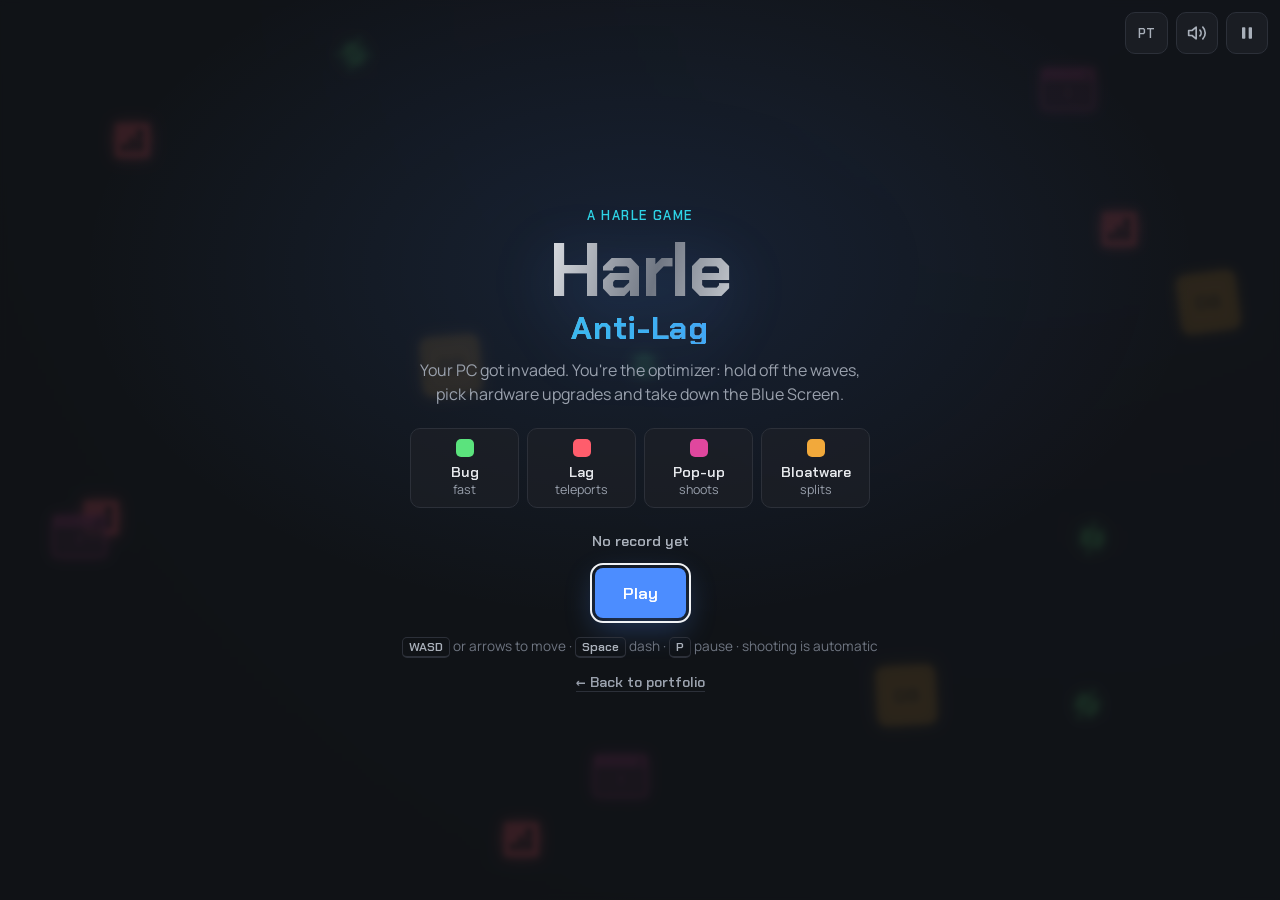
==== jogo/index.html @ 5c77a9b5 "Adiciona o jogo Harle: Anti-Lag Jogo de navegador jogável direto no site (jogo/), no PC e no celular" ====
<!doctype html>
<html lang="pt-BR" data-lang="pt">
<head>
<meta charset="utf-8">
<meta name="viewport" content="width=device-width, initial-scale=1, viewport-fit=cover">
<title>Harle: Anti-Lag</title>
<meta name="description" content="Jogo de navegador do Harle: proteja o PC contra lag, bugs, bloatware e pop-ups. Joga no PC e no celular.">
<meta name="theme-color" content="#16181d">
<link rel="icon" href="data:image/svg+xml,%3Csvg xmlns='http://www.w3.org/2000/svg' viewBox='0 0 64 64'%3E%3Cpath d='M32 3 57 17.5v29L32 61 7 46.5v-29z' fill='%2316181d' stroke='%23a9b0ba' stroke-width='4'/%3E%3Cpath d='M23 19v26M41 19v26M23 32h18' stroke='%232fd4e6' stroke-width='6' stroke-linecap='round'/%3E%3C/svg%3E">
<link rel="preconnect" href="https://fonts.googleapis.com">
<link rel="preconnect" href="https://fonts.gstatic.com" crossorigin>
<link href="https://fonts.googleapis.com/css2?family=Chakra+Petch:wght@500;600;700&family=Manrope:wght@400;500;600&display=swap" rel="stylesheet">
<style>
:root{
  --bg:#16181d; --bg-raised:#1d2027; --line:#2c3039; --text:#e6e8ec; --muted:#9aa1ad;
  --silver-1:#f1f3f6; --silver-2:#a9b0ba; --silver-3:#6f7682;
  --blue:#4c8dff; --cyan:#2fd4e6; --magenta:#e0479e; --amber:#f2a93b; --violet:#8b7bff; --green:#5be37d; --red:#ff5d6c;
  --silver:linear-gradient(105deg,var(--silver-2) 0%,var(--silver-1) 28%,var(--silver-3) 52%,var(--silver-1) 74%,var(--silver-2) 100%);
  --display:"Chakra Petch",system-ui,sans-serif; --body:"Manrope",system-ui,sans-serif;
}
*{box-sizing:border-box;margin:0}
html,body{height:100%;overflow:hidden;background:var(--bg);color:var(--text);font:400 1rem/1.5 var(--body);
  -webkit-user-select:none;user-select:none;-webkit-tap-highlight-color:transparent}
html[data-lang="pt"] .en, html[data-lang="en"] .pt{display:none}
canvas{position:fixed;inset:0;width:100vw;height:100vh;height:100dvh;display:block;touch-action:none}
button{font:inherit;color:inherit}
:focus-visible{outline:2px solid var(--blue);outline-offset:3px}

/* barra de cima */
.bar{position:fixed;top:0;right:0;display:flex;gap:8px;padding:max(12px,env(safe-area-inset-top)) max(12px,env(safe-area-inset-right)) 0 0;z-index:5}
.icon{all:unset;cursor:pointer;width:40px;height:40px;display:grid;place-items:center;border-radius:10px;
  background:rgba(29,32,39,.82);border:1px solid var(--line);color:var(--silver-2)}
.icon:hover{color:var(--text);border-color:var(--silver-3)}
.icon:focus-visible{outline:2px solid var(--blue)}
.icon svg{width:20px;height:20px}
.icon.lang{width:auto;padding:0 12px;font:600 .8rem var(--display)}

/* telas por cima do jogo */
.screen{position:fixed;inset:0;display:grid;place-items:center;padding:24px 16px;z-index:4;
  background:radial-gradient(800px 500px at 50% 30%,rgba(76,141,255,.12),transparent 70%),rgba(16,18,22,.84);
  backdrop-filter:blur(3px);-webkit-backdrop-filter:blur(3px);overflow-y:auto}
.screen[hidden]{display:none}
.card{width:min(560px,100%);text-align:center}
.eyebrow{font:600 .8rem var(--display);letter-spacing:.12em;text-transform:uppercase;color:var(--cyan)}
.title{font:700 clamp(2.8rem,11vw,4.8rem)/.95 var(--display);letter-spacing:-.03em;margin:10px 0 14px;
  background:var(--silver);-webkit-background-clip:text;background-clip:text;color:transparent;
  filter:drop-shadow(0 12px 30px rgba(76,141,255,.22))}
.title small{display:block;font-size:.42em;letter-spacing:.02em;margin-top:6px;
  background:linear-gradient(90deg,var(--cyan),var(--blue));-webkit-background-clip:text;background-clip:text}
.desc{color:var(--muted);max-width:44ch;margin:0 auto 22px}
.foes{display:grid;grid-template-columns:repeat(4,1fr);gap:8px;margin:0 auto 24px;max-width:460px}
.foe{border:1px solid var(--line);border-radius:10px;padding:10px 4px 8px;background:rgba(29,32,39,.7);font-size:.78rem;color:var(--muted)}
.foe b{display:block;font:600 .9rem var(--display);color:var(--text)}
.foe i{display:block;width:18px;height:18px;margin:0 auto 6px;border-radius:5px}
.btn{all:unset;cursor:pointer;display:inline-flex;align-items:center;justify-content:center;gap:8px;font:600 1.05rem var(--display);
  padding:14px 28px;border-radius:8px;background:var(--blue);color:#fff;box-shadow:0 10px 30px rgba(76,141,255,.3)}
.btn:hover{background:#3d7ef0}
.btn:focus-visible{outline:2px solid var(--silver-1);outline-offset:3px}
.btn.ghost{background:transparent;border:1px solid var(--line);color:var(--text);box-shadow:none}
.btn.ghost:hover{border-color:var(--silver-3)}
.row{display:flex;flex-wrap:wrap;gap:10px;justify-content:center}
.hint{margin-top:18px;font-size:.85rem;color:var(--silver-3)}
.hint kbd{font:600 .78rem var(--display);border:1px solid var(--line);border-bottom-width:2px;border-radius:5px;padding:1px 6px;color:var(--silver-2)}
.back{display:inline-block;margin-top:16px;font:600 .88rem var(--display);color:var(--muted);text-decoration:none;border-bottom:1px solid var(--line)}
.back:hover{color:var(--text)}
.record{font:600 .9rem var(--display);color:var(--silver-2);margin-bottom:18px}

/* melhorias */
.ups{display:grid;grid-template-columns:repeat(3,1fr);gap:12px;margin:22px 0 6px}
.up{all:unset;cursor:pointer;text-align:left;border:1px solid var(--line);border-radius:12px;padding:16px 14px;
  background:linear-gradient(180deg,#1f232b,#191c22);position:relative;overflow:hidden;transition:transform .15s,border-color .15s}
.up::before{content:"";position:absolute;inset:0 0 auto 0;height:3px;background:var(--c,var(--cyan))}
.up:hover,.up:focus-visible{border-color:var(--c,var(--cyan));transform:translateY(-3px)}
.up .k{font:600 .72rem var(--display);color:var(--silver-3);letter-spacing:.06em}
.up b{display:block;font:700 1.15rem/1.15 var(--display);margin:6px 0 6px;color:var(--c,var(--cyan))}
.up span{font-size:.86rem;color:var(--muted)}
.up .lv{position:absolute;top:12px;right:12px;font:600 .72rem var(--display);color:var(--silver-3)}
@media (max-width:620px){.ups{grid-template-columns:1fr}.up{padding:13px 14px}}
.stats{display:grid;grid-template-columns:repeat(3,1fr);gap:10px;margin:18px 0 24px}
.stats div{border:1px solid var(--line);border-radius:10px;padding:12px 6px;background:rgba(29,32,39,.7)}
.stats b{display:block;font:700 1.5rem var(--display)}
.stats span{font-size:.8rem;color:var(--muted)}
.new{color:var(--amber);font:700 .95rem var(--display);margin-bottom:6px}

/* botão de dash no celular */
.dash{position:fixed;right:max(22px,env(safe-area-inset-right));bottom:max(26px,env(safe-area-inset-bottom));z-index:3;
  width:76px;height:76px;border-radius:50%;border:1px solid rgba(47,212,230,.5);background:rgba(29,32,39,.7);
  font:700 .8rem var(--display);color:var(--cyan);display:none;place-items:center;touch-action:none}
.dash.on{display:grid}
.dash.cd{opacity:.4}
.toast{position:fixed;left:50%;top:22%;transform:translateX(-50%);font:700 clamp(1.6rem,6vw,2.6rem) var(--display);
  pointer-events:none;z-index:3;text-align:center;text-shadow:0 4px 24px rgba(0,0,0,.6);opacity:0;transition:opacity .3s}
.toast.show{opacity:1}
.toast small{display:block;font:500 .9rem var(--body);color:var(--muted);margin-top:4px}
</style>
</head>
<body>

<canvas id="c" aria-label="Harle: Anti-Lag"></canvas>

<div class="bar">
  <button class="icon lang" id="bLang" type="button" aria-label="Idioma / Language">EN</button>
  <button class="icon" id="bSom" type="button" aria-label="Som">
    <svg viewBox="0 0 24 24" fill="none" stroke="currentColor" stroke-width="2" stroke-linecap="round" stroke-linejoin="round"><path d="M11 5 6 9H2v6h4l5 4z"/><path class="onda" d="M15.5 8.5a5 5 0 0 1 0 7M19 5a10 10 0 0 1 0 14"/><path class="mudo" d="m22 9-6 6M16 9l6 6" style="display:none"/></svg>
  </button>
  <button class="icon" id="bPausa" type="button" aria-label="Pausar">
    <svg viewBox="0 0 24 24" fill="currentColor"><rect x="6" y="5" width="4" height="14" rx="1"/><rect x="14" y="5" width="4" height="14" rx="1"/></svg>
  </button>
</div>

<button class="dash" id="bDash" type="button">DASH</button>
<div class="toast" id="toast"></div>

<!-- MENU -->
<div class="screen" id="sMenu">
  <div class="card">
    <div class="eyebrow"><span class="pt">Um jogo do Harle</span><span class="en">A Harle game</span></div>
    <h1 class="title">Harle<small>Anti-Lag</small></h1>
    <p class="desc">
      <span class="pt">Seu PC foi invadido. Você é o otimizador: segure as ondas de inimigos, escolha melhorias de hardware e derrube a Tela Azul.</span>
      <span class="en">Your PC got invaded. You're the optimizer: hold off the waves, pick hardware upgrades and take down the Blue Screen.</span>
    </p>
    <div class="foes" aria-hidden="true">
      <div class="foe"><i style="background:var(--green)"></i><b>Bug</b><span class="pt">rápido</span><span class="en">fast</span></div>
      <div class="foe"><i style="background:var(--red)"></i><b>Lag</b><span class="pt">teleporta</span><span class="en">teleports</span></div>
      <div class="foe"><i style="background:var(--magenta)"></i><b>Pop-up</b><span class="pt">atira</span><span class="en">shoots</span></div>
      <div class="foe"><i style="background:var(--amber)"></i><b>Bloatware</b><span class="pt">se divide</span><span class="en">splits</span></div>
    </div>
    <div class="record" id="recMenu"></div>
    <div class="row"><button class="btn" id="bJogar" type="button"><span class="pt">Jogar</span><span class="en">Play</span></button></div>
    <p class="hint" id="hintPc">
      <span class="pt"><kbd>WASD</kbd> ou setas para andar · <kbd>Espaço</kbd> dash · <kbd>P</kbd> pausa · o tiro é automático</span>
      <span class="en"><kbd>WASD</kbd> or arrows to move · <kbd>Space</kbd> dash · <kbd>P</kbd> pause · shooting is automatic</span>
    </p>
    <p class="hint" id="hintTouch" hidden>
      <span class="pt">Arraste o dedo em qualquer lugar para andar. O tiro é automático.</span>
      <span class="en">Drag anywhere to move. Shooting is automatic.</span>
    </p>
    <a class="back" href="../"><span class="pt">← Voltar ao portfólio</span><span class="en">← Back to portfolio</span></a>
  </div>
</div>

<!-- MELHORIA -->
<div class="screen" id="sUp" hidden>
  <div class="card" style="width:min(760px,100%)">
    <div class="eyebrow" id="upTitulo"></div>
    <h2 class="title" style="font-size:clamp(2rem,7vw,3rem)"><span class="pt">Escolha uma melhoria</span><span class="en">Pick an upgrade</span></h2>
    <div class="ups" id="ups"></div>
    <p class="hint" id="hintTeclas"><span class="pt">Teclas <kbd>1</kbd> <kbd>2</kbd> <kbd>3</kbd> também funcionam</span><span class="en">Keys <kbd>1</kbd> <kbd>2</kbd> <kbd>3</kbd> work too</span></p>
  </div>
</div>

<!-- PAUSA -->
<div class="screen" id="sPausa" hidden>
  <div class="card">
    <h2 class="title" style="font-size:clamp(2.4rem,9vw,3.6rem)"><span class="pt">Pausado</span><span class="en">Paused</span></h2>
    <div class="row" style="margin-top:20px">
      <button class="btn" id="bVoltar" type="button"><span class="pt">Continuar</span><span class="en">Resume</span></button>
      <button class="btn ghost" id="bSair" type="button"><span class="pt">Menu</span><span class="en">Menu</span></button>
    </div>
  </div>
</div>

<!-- FIM -->
<div class="screen" id="sFim" hidden>
  <div class="card">
    <div class="eyebrow" style="color:var(--red)"><span class="pt">Sistema travou</span><span class="en">System crashed</span></div>
    <h2 class="title" style="font-size:clamp(2.6rem,10vw,4rem)">Game Over</h2>
    <div class="new" id="novoRec" hidden><span class="pt">Novo recorde!</span><span class="en">New record!</span></div>
    <div class="stats">
      <div><b id="fPts">0</b><span class="pt">pontos</span><span class="en">points</span></div>
      <div><b id="fOnda">0</b><span class="pt">onda</span><span class="en">wave</span></div>
      <div><b id="fAbates">0</b><span class="pt">abates</span><span class="en">kills</span></div>
    </div>
    <div class="record" id="recFim"></div>
    <div class="row">
      <button class="btn" id="bDeNovo" type="button"><span class="pt">Jogar de novo</span><span class="en">Play again</span></button>
      <button class="btn ghost" id="bMenu" type="button">Menu</button>
    </div>
    <a class="back" href="../"><span class="pt">← Voltar ao portfólio</span><span class="en">← Back to portfolio</span></a>
  </div>
</div>

<script>
(function(){
"use strict";

/* ================= idioma ================= */
const root=document.documentElement;
let lang='pt';
try{lang=localStorage.getItem('harle-lang')||((navigator.language||'pt').toLowerCase().startsWith('pt')?'pt':'en')}catch(e){}
const T={
  pt:{wave:'Onda',boss:'Tela Azul',bossSub:'Chefão chegando!',clear:'Onda limpa!',score:'Pontos',rec:'Recorde',recNone:'Ainda sem recorde',
      upAfter:n=>'Onda '+n+' concluída',lv:'nível',heal:'+1 de vida',paused:'Pausado',sound:'Som',pause:'Pausar'},
  en:{wave:'Wave',boss:'Blue Screen',bossSub:'Boss incoming!',clear:'Wave cleared!',score:'Score',rec:'Record',recNone:'No record yet',
      upAfter:n=>'Wave '+n+' cleared',lv:'level',heal:'+1 health',paused:'Paused',sound:'Sound',pause:'Pause'}
};
const t=k=>T[lang][k];
function setLang(l){
  lang=l;root.dataset.lang=l;root.lang=l==='pt'?'pt-BR':'en';
  $('bLang').textContent=l==='pt'?'EN':'PT';
  $('bSom').setAttribute('aria-label',t('sound'));$('bPausa').setAttribute('aria-label',t('pause'));
  try{localStorage.setItem('harle-lang',l)}catch(e){}
  mostrarRecorde();
  if(!$('sUp').hidden) montarMelhorias(ofertas);
}
function $(id){return document.getElementById(id)}

/* ================= recorde ================= */
let recorde=0;
try{recorde=parseInt(localStorage.getItem('harle-antilag-recorde'),10)||0}catch(e){}
function mostrarRecorde(){
  const txt=recorde>0?t('rec')+': '+recorde.toLocaleString(lang==='pt'?'pt-BR':'en-US'):t('recNone');
  $('recMenu').textContent=txt;$('recFim').textContent=txt;
}

/* ================= som (gerado na hora, sem arquivos) ================= */
let audio=null,mudo=false;
try{mudo=localStorage.getItem('harle-antilag-mudo')==='1'}catch(e){}
function somIcone(){document.querySelector('#bSom .onda').style.display=mudo?'none':'';document.querySelector('#bSom .mudo').style.display=mudo?'':'none'}
function bip(freq,dur,tipo,vol,desliza){
  if(mudo) return;
  try{
    if(!audio) audio=new (window.AudioContext||window.webkitAudioContext)();
    if(audio.state==='suspended') audio.resume();
    const o=audio.createOscillator(),g=audio.createGain(),agora=audio.currentTime;
    o.type=tipo||'square';o.frequency.setValueAtTime(freq,agora);
    if(desliza) o.frequency.exponentialRampToValueAtTime(Math.max(30,freq*desliza),agora+dur);
    g.gain.setValueAtTime((vol||.05),agora);g.gain.exponentialRampToValueAtTime(.0001,agora+dur);
    o.connect(g).connect(audio.destination);o.start(agora);o.stop(agora+dur);
  }catch(e){}
}
const som={
  tiro:()=>bip(880,.05,'square',.012,.6),
  acerto:()=>bip(220,.05,'triangle',.03,.7),
  morte:()=>bip(320,.16,'sawtooth',.035,.25),
  dano:()=>{bip(140,.25,'sawtooth',.07,.4)},
  dash:()=>bip(500,.12,'sine',.05,2),
  onda:()=>{bip(523,.1,'triangle',.05);setTimeout(()=>bip(784,.16,'triangle',.05),90)},
  up:()=>{bip(660,.08,'triangle',.05);setTimeout(()=>bip(990,.14,'triangle',.05),70)},
  chefe:()=>{bip(110,.6,'sawtooth',.06,.5)},
  fim:()=>{bip(300,.5,'sawtooth',.06,.2)},
  cura:()=>bip(700,.18,'sine',.05,1.6)
};

/* ================= tela ================= */
const cv=$('c'),ctx=cv.getContext('2d');
let W=0,H=0,K=1,DPR=1;
function redimensionar(){
  DPR=Math.min(window.devicePixelRatio||1,2);
  W=window.innerWidth;H=window.innerHeight;
  cv.width=Math.round(W*DPR);cv.height=Math.round(H*DPR);
  ctx.setTransform(DPR,0,0,DPR,0,0);
  K=Math.max(.62,Math.min(1.15,Math.min(W,H)/720));   // escala dos objetos (celular x monitor)
}
window.addEventListener('resize',redimensionar);redimensionar();
const reduzMovimento=window.matchMedia('(prefers-reduced-motion: reduce)').matches;

/* ================= controles ================= */
const teclas={};
let toque=null;            // joystick: {id,x0,y0,x,y}
let ehToque=false;
window.addEventListener('keydown',e=>{
  const k=e.key.toLowerCase();teclas[k]=true;
  if([' ','arrowup','arrowdown','arrowleft','arrowright'].includes(k)) e.preventDefault();
  if(estado==='jogo'&&k===' ') pedirDash=true;
  if((k==='p'||k==='escape')&&(estado==='jogo')) pausar();
  else if((k==='p'||k==='escape')&&estado==='pausa') continuar();
  if(estado==='melhoria'&&['1','2','3'].includes(k)){const b=$('ups').children[+k-1];if(b) b.click()}
  if(k==='m') alternarSom();
});
window.addEventListener('keyup',e=>{teclas[e.key.toLowerCase()]=false});
cv.addEventListener('pointerdown',e=>{
  if(e.pointerType!=='mouse'){ehToque=true;$('bDash').classList.add('on')}
  if(toque) return;
  toque={id:e.pointerId,x0:e.clientX,y0:e.clientY,x:e.clientX,y:e.clientY};
  try{cv.setPointerCapture(e.pointerId)}catch(_){}
});
cv.addEventListener('pointermove',e=>{if(toque&&toque.id===e.pointerId){toque.x=e.clientX;toque.y=e.clientY}});
function soltar(e){if(toque&&toque.id===e.pointerId) toque=null}
cv.addEventListener('pointerup',soltar);cv.addEventListener('pointercancel',soltar);
let pedirDash=false;
$('bDash').addEventListener('pointerdown',e=>{e.preventDefault();e.stopPropagation();pedirDash=true});
if(window.matchMedia('(pointer: coarse)').matches){ehToque=true;$('hintPc').hidden=true;$('hintTouch').hidden=false;$('hintTeclas').hidden=true;$('bDash').classList.add('on')}

/* ================= estado do jogo ================= */
let estado='menu';     // menu | jogo | melhoria | pausa | fim
let P,inimigos,tiros,tirosInim,particulas,coletas,textos,avisos,onda,fila,tempoSpawn,pontos,abates,tremor,tempoTotal,ofertas=[],chefeAtual,ondaAcabando;

function novoJogador(){
  return {x:W/2,y:H/2,r:16,vida:5,vidaMax:5,vel:250,cad:.34,dano:1,balas:1,perfura:0,velTiro:640,alcance:.9,
          orbes:0,ang:0,inv:0,recarga:0,dash:0,dashCd:0,dashMax:1.5,dx:0,dy:1,ima:0,niveis:{}};
}
function iniciar(){
  P=novoJogador();inimigos=[];tiros=[];tirosInim=[];particulas=[];coletas=[];textos=[];avisos=[];
  onda=0;pontos=0;abates=0;tremor=0;tempoTotal=0;chefeAtual=null;
  esconderTelas();estado='jogo';proximaOnda();
  try{if(window.goatcounter&&goatcounter.count) goatcounter.count({path:'jogo-partida',title:'Partida iniciada',event:true})}catch(e){}
}

/* ---------- ondas ---------- */
function proximaOnda(){
  onda++;fila=[];tempoSpawn=.8;ondaAcabando=false;
  if(onda%5===0){
    fila.push('chefe');
    for(let i=0;i<onda;i++) fila.push('bug');
    toast(t('boss'),t('bossSub'),'var(--blue)');som.chefe();
  }else{
    const total=6+onda*3;
    const tipos=['bug'];if(onda>=2) tipos.push('lag');if(onda>=3) tipos.push('popup');if(onda>=4) tipos.push('bloat');
    for(let i=0;i<total;i++){
      const r=Math.random();let tp=tipos[Math.floor(Math.random()*tipos.length)];
      if(tp==='popup'&&r<.45) tp='bug';             // pop-ups vêm em menor quantidade
      if(tp==='bloat'&&r<.35) tp='lag';
      fila.push(tp);
    }
    toast(t('wave')+' '+onda,'','var(--silver-1)');som.onda();
  }
}
function borda(){
  const m=40,l=Math.floor(Math.random()*4);
  if(l===0) return {x:Math.random()*W,y:-m};
  if(l===1) return {x:W+m,y:Math.random()*H};
  if(l===2) return {x:Math.random()*W,y:H+m};
  return {x:-m,y:Math.random()*H};
}
const escalaVida=()=>1+(onda-1)*.14;
function criar(tipo,x,y){
  let e;
  const b=(x===undefined)?borda():{x,y};
  switch(tipo){
    case 'bug':  e={r:11,vida:1.5,vel:150+onda*3,cor:'#5be37d',pts:10}; break;
    case 'lag':  e={r:15,vida:3,vel:0,cor:'#ff5d6c',pts:20,salto:0}; break;
    case 'bloat':e={r:28,vida:7,vel:48,cor:'#f2a93b',pts:40}; break;
    case 'mini': e={r:15,vida:2,vel:95,cor:'#f2a93b',pts:10}; break;
    case 'popup':{
      const px=60+Math.random()*(W-120),py=80+Math.random()*(H-160);
      avisos.push({x:px,y:py,t:1,tipo:'popup'});return;
    }
    case 'chefe':{
      const n=onda/5;
      e={r:58,vida:70+n*40,vel:42,cor:'#2d6cdf',pts:500,ataque:2,crias:5,fase:0};
      e.vidaMax=e.vida*escalaVida()*.85;e.vida=e.vidaMax;
      Object.assign(e,{tipo,x:W/2,y:-80,hit:0,orb:0,t:0});chefeAtual=e;inimigos.push(e);return;
    }
  }
  e.vida*=escalaVida();e.vidaMax=e.vida;
  Object.assign(e,{tipo,x:b.x,y:b.y,hit:0,orb:0,t:Math.random()*10,ataque:1.5+Math.random()});
  inimigos.push(e);
}
function criarPopup(x,y){
  const e={tipo:'popup',r:22,vida:3.5*escalaVida(),vel:0,cor:'#e0479e',pts:30,x,y,hit:0,orb:0,t:0,ataque:1.2+Math.random(),surgir:0};
  e.vidaMax=e.vida;inimigos.push(e);
}

/* ---------- melhorias ---------- */
const MELHORIAS=[
  {id:'oc',  c:'#2fd4e6',max:6, pt:['Overclock','Atira 18% mais rápido'],en:['Overclock','Fire 18% faster'],ap:p=>{p.cad*=.82}},
  {id:'mt',  c:'#8b7bff',max:4, pt:['Multithread','+1 tiro por disparo'],en:['Multithread','+1 bullet per shot'],ap:p=>{p.balas++}},
  {id:'gpu', c:'#e0479e',max:6, pt:['Placa de vídeo','+30% de dano'],en:['Graphics card','+30% damage'],ap:p=>{p.dano*=1.3}},
  {id:'ram', c:'#5be37d',max:5, pt:['Mais RAM','+1 de vida máxima e cura tudo'],en:['More RAM','+1 max health and full heal'],ap:p=>{p.vidaMax++;p.vida=p.vidaMax}},
  {id:'ssd', c:'#4c8dff',max:4, pt:['SSD NVMe','Anda 12% mais rápido'],en:['NVMe SSD','Move 12% faster'],ap:p=>{p.vel*=1.12}},
  {id:'fib', c:'#a9b0ba',max:4, pt:['Fibra óptica','Tiros mais rápidos e com mais alcance'],en:['Fiber optic','Faster bullets with more range'],ap:p=>{p.velTiro*=1.18;p.alcance*=1.15}},
  {id:'coo', c:'#2fd4e6',max:3, pt:['Water cooler','Tiros atravessam +1 inimigo'],en:['Water cooler','Bullets pierce +1 enemy'],ap:p=>{p.perfura++}},
  {id:'av',  c:'#f2a93b',max:4, pt:['Antivírus','+1 escudo girando ao seu redor'],en:['Antivirus','+1 shield orbiting you'],ap:p=>{p.orbes++}},
  {id:'dsh', c:'#4c8dff',max:3, pt:['Boot rápido','Dash recarrega 30% mais rápido'],en:['Fast boot','Dash recharges 30% faster'],ap:p=>{p.dashMax*=.7}},
  {id:'ima', c:'#5be37d',max:3, pt:['Wi-Fi 6','Puxa itens de longe'],en:['Wi-Fi 6','Pulls pickups from afar'],ap:p=>{p.ima++}}
];
function sortearMelhorias(){
  const livres=MELHORIAS.filter(m=>(P.niveis[m.id]||0)<m.max);
  if(P.vida<P.vidaMax&&!livres.some(m=>m.id==='ram')) livres.push({id:'cura',c:'#5be37d',max:99,pt:['Limpeza de disco','Cura toda a vida'],en:['Disk cleanup','Full heal'],ap:p=>{p.vida=p.vidaMax}});
  const out=[];
  while(out.length<3&&livres.length) out.push(livres.splice(Math.floor(Math.random()*livres.length),1)[0]);
  return out;
}
function montarMelhorias(lista){
  const box=$('ups');box.innerHTML='';
  lista.forEach((m,i)=>{
    const b=document.createElement('button');b.type='button';b.className='up';b.style.setProperty('--c',m.c);
    const nv=(P.niveis[m.id]||0);
    const [nome,desc]=m[lang];
    b.innerHTML='<div class="k">'+(i+1)+'</div><b></b><span></span>'+(m.max<99?'<div class="lv"></div>':'');
    b.querySelector('b').textContent=nome;b.querySelector('span').textContent=desc;
    if(m.max<99) b.querySelector('.lv').textContent=t('lv')+' '+(nv+1)+'/'+m.max;
    b.addEventListener('click',()=>escolher(m));
    box.appendChild(b);
  });
}
function abrirMelhorias(){
  estado='melhoria';ofertas=sortearMelhorias();
  $('upTitulo').textContent=T[lang].upAfter(onda);
  montarMelhorias(ofertas);$('sUp').hidden=false;
  setTimeout(()=>{const b=$('ups').querySelector('button');if(b) b.focus({preventScroll:true})},50);
}
function escolher(m){
  if(estado!=='melhoria') return;
  m.ap(P);P.niveis[m.id]=(P.niveis[m.id]||0)+1;som.up();
  $('sUp').hidden=true;estado='jogo';toque=null;
  proximaOnda();
}

/* ---------- utilidades ---------- */
const dist2=(a,b)=>(a.x-b.x)**2+(a.y-b.y)**2;
function explodir(x,y,cor,n,forca){
  for(let i=0;i<n;i++){const a=Math.random()*Math.PI*2,v=(40+Math.random()*forca)*K;
    particulas.push({x,y,vx:Math.cos(a)*v,vy:Math.sin(a)*v,v:.35+Math.random()*.45,max:.8,cor,tam:(2+Math.random()*3)*K})}
}
function flutuar(x,y,txt,cor){textos.push({x,y,txt,cor,v:.9})}
function tremer(q){if(!reduzMovimento) tremor=Math.max(tremor,q)}
let toastTimer=0;
function toast(txt,sub,cor){
  const el=$('toast');el.innerHTML='';el.style.color=cor||'var(--text)';
  el.append(document.createTextNode(txt));
  if(sub){const s=document.createElement('small');s.textContent=sub;el.append(s)}
  el.classList.add('show');clearTimeout(toastTimer);toastTimer=setTimeout(()=>el.classList.remove('show'),1500);
}

/* ---------- dano ---------- */
function ferirInimigo(e,d){
  e.vida-=d;e.hit=.08;
  if(e.vida<=0&&!e.morto){
    e.morto=true;abates++;pontos+=Math.round(e.pts*(1+onda*.1));
    explodir(e.x,e.y,e.cor,e.tipo==='chefe'?60:14,e.tipo==='chefe'?380:200);som.morte();
    flutuar(e.x,e.y-e.r,'+'+Math.round(e.pts*(1+onda*.1)),e.cor);
    if(e.tipo==='bloat'){for(let i=0;i<2;i++) criar('mini',e.x+(i?14:-14),e.y)}
    if(e.tipo==='chefe'){chefeAtual=null;tremer(18);tirosInim.length=0;
      for(let i=0;i<3;i++) coletas.push({x:e.x+(i-1)*30,y:e.y,r:9,v:12})}
    else if(Math.random()<.045) coletas.push({x:e.x,y:e.y,r:9,v:12});
  }else som.acerto();
}
function ferirJogador(){
  if(P.inv>0||P.dash>0) return;
  P.vida--;P.inv=1.1;tremer(10);som.dano();explodir(P.x,P.y,'#ff5d6c',18,220);
  if(P.vida<=0) fimDeJogo();
}

/* ================= atualização ================= */
function atualizar(dt){
  tempoTotal+=dt;
  // --- movimento do jogador
  let mx=0,my=0;
  if(teclas['a']||teclas['arrowleft']) mx--; if(teclas['d']||teclas['arrowright']) mx++;
  if(teclas['w']||teclas['arrowup']) my--;   if(teclas['s']||teclas['arrowdown']) my++;
  if(toque){const dx=toque.x-toque.x0,dy=toque.y-toque.y0,l=Math.hypot(dx,dy);
    if(l>6){const f=Math.min(1,l/(46*K));mx=dx/l*f;my=dy/l*f}}
  const ml=Math.hypot(mx,my);if(ml>1){mx/=ml;my/=ml}
  if(ml>.1){P.dx=mx/Math.max(ml,1e-6);P.dy=my/Math.max(ml,1e-6)}
  P.dashCd=Math.max(0,P.dashCd-dt);
  if(pedirDash&&P.dashCd<=0){P.dash=.17;P.dashCd=P.dashMax;som.dash();explodir(P.x,P.y,'#2fd4e6',10,120)}
  pedirDash=false;
  const vel=P.vel*K*(P.dash>0?3.4:1);
  const dirx=P.dash>0?P.dx:mx,diry=P.dash>0?P.dy:my;
  P.x=Math.max(P.r*K,Math.min(W-P.r*K,P.x+dirx*vel*dt));
  P.y=Math.max(P.r*K,Math.min(H-P.r*K,P.y+diry*vel*dt));
  if(P.dash>0){P.dash-=dt;if(Math.random()<.8) particulas.push({x:P.x,y:P.y,vx:0,vy:0,v:.25,max:.25,cor:'#2fd4e6',tam:6*K})}
  P.inv=Math.max(0,P.inv-dt);
  $('bDash').classList.toggle('cd',P.dashCd>0);

  // --- tiro automático no inimigo mais perto
  P.recarga-=dt;
  if(P.recarga<=0){
    let alvo=null,melhor=Infinity;
    for(const e of inimigos){if(e.surgir!==undefined&&e.surgir<1) continue;const d=dist2(P,e);if(d<melhor){melhor=d;alvo=e}}
    if(alvo&&melhor<(P.velTiro*K*P.alcance*1.05)**2){
      const base=Math.atan2(alvo.y-P.y,alvo.x-P.x),abre=.13;
      for(let i=0;i<P.balas;i++){
        const a=base+(i-(P.balas-1)/2)*abre;
        tiros.push({x:P.x,y:P.y,vx:Math.cos(a)*P.velTiro*K,vy:Math.sin(a)*P.velTiro*K,v:P.alcance,fura:P.perfura,ja:new Set()});
      }
      P.recarga=P.cad;P.ang=base;som.tiro();
    }else P.recarga=0;
  }

  // --- spawn da onda
  if(fila.length){
    tempoSpawn-=dt;
    if(tempoSpawn<=0){
      const tipo=fila.shift();criar(tipo);
      tempoSpawn=Math.max(.22,1.05-onda*.05)*(tipo==='chefe'?3:1);
    }
  }
  for(let i=avisos.length-1;i>=0;i--){const a=avisos[i];a.t-=dt;if(a.t<=0){criarPopup(a.x,a.y);avisos.splice(i,1)}}

  // --- inimigos
  const orbR=62*K,orbAng=tempoTotal*3.2;
  for(const e of inimigos){
    e.t+=dt;e.hit=Math.max(0,e.hit-dt);e.orb=Math.max(0,e.orb-dt);
    const ang=Math.atan2(P.y-e.y,P.x-e.x);
    if(e.tipo==='bug'){
      const zig=Math.sin(e.t*7)*.9;
      e.x+=Math.cos(ang+zig)*e.vel*K*dt;e.y+=Math.sin(ang+zig)*e.vel*K*dt;
    }else if(e.tipo==='lag'){
      e.salto-=dt;
      if(e.salto<=0){                          // trava... e pula
        const p=Math.min(70*K,Math.sqrt(dist2(e,P)));
        explodir(e.x,e.y,'#ff5d6c',4,60);
        e.x+=Math.cos(ang)*p;e.y+=Math.sin(ang)*p;e.salto=.55+Math.random()*.25;
      }
    }else if(e.tipo==='popup'){
      e.surgir=Math.min(1,e.surgir+dt*3);
      e.ataque-=dt;
      if(e.ataque<=0){e.ataque=2.1;atirarInim(e.x,e.y,ang,210)}
    }else if(e.tipo==='chefe'){
      const alvoY=Math.min(H*.32,170);
      if(e.y<alvoY) e.y+=60*dt; else {e.x+=Math.cos(e.t*.6)*e.vel*K*dt*1.6;e.x=Math.max(e.r,Math.min(W-e.r,e.x))}
      e.ataque-=dt;e.crias-=dt;
      const furia=e.vida<e.vidaMax*.5;
      if(e.ataque<=0){
        const n=furia?18:13;e.fase++;
        for(let i=0;i<n;i++) atirarInim(e.x,e.y,i/n*Math.PI*2+e.fase*.25,(furia?190:160));
        if(furia) atirarInim(e.x,e.y,ang,260);
        e.ataque=furia?1.5:2.2;tremer(3);
      }
      if(e.crias<=0){for(let i=0;i<3;i++) criar('bug',e.x+(i-1)*40,e.y+40);e.crias=furia?4.5:6.5}
    }else{
      e.x+=Math.cos(ang)*e.vel*K*dt;e.y+=Math.sin(ang)*e.vel*K*dt;
    }
    // escudos do antivírus
    if(P.orbes&&e.orb<=0){
      for(let i=0;i<P.orbes;i++){
        const a=orbAng+i/P.orbes*Math.PI*2,ox=P.x+Math.cos(a)*orbR,oy=P.y+Math.sin(a)*orbR;
        if((ox-e.x)**2+(oy-e.y)**2<(e.r*K+9*K)**2){ferirInimigo(e,P.dano*1.2);e.orb=.35;break}
      }
    }
    // encostou no jogador
    if(!e.morto&&dist2(e,P)<((e.r+P.r*.75)*K)**2) {ferirJogador();if(e.tipo!=='chefe'&&P.inv>1){ferirInimigo(e,2)}}
  }
  // separar inimigos para não virarem uma bola só
  for(let i=0;i<inimigos.length;i++) for(let j=i+1;j<inimigos.length;j++){
    const a=inimigos[i],b=inimigos[j];if(a.tipo==='chefe'||b.tipo==='chefe') continue;
    const dx=b.x-a.x,dy=b.y-a.y,min=(a.r+b.r)*K*.9,d2=dx*dx+dy*dy;
    if(d2>0&&d2<min*min){const d=Math.sqrt(d2),f=(min-d)/2;a.x-=dx/d*f;a.y-=dy/d*f;b.x+=dx/d*f;b.y+=dy/d*f}
  }

  // --- tiros do jogador
  for(let i=tiros.length-1;i>=0;i--){
    const b=tiros[i];b.x+=b.vx*dt;b.y+=b.vy*dt;b.v-=dt;
    let some=b.v<=0||b.x<-20||b.x>W+20||b.y<-20||b.y>H+20;
    if(!some) for(const e of inimigos){
      if(e.morto||b.ja.has(e)) continue;
      if(dist2(b,e)<(e.r*K+5)**2){
        b.ja.add(e);ferirInimigo(e,P.dano);explodir(b.x,b.y,'#2fd4e6',3,80);
        if(b.fura>0) b.fura--; else {some=true;break}
      }
    }
    if(some) tiros.splice(i,1);
  }
  // --- tiros inimigos
  for(let i=tirosInim.length-1;i>=0;i--){
    const b=tirosInim[i];b.x+=b.vx*dt;b.y+=b.vy*dt;
    if(b.x<-30||b.x>W+30||b.y<-30||b.y>H+30){tirosInim.splice(i,1);continue}
    if(dist2(b,P)<((P.r*.7+6)*K)**2){ferirJogador();tirosInim.splice(i,1)}
  }
  inimigos=inimigos.filter(e=>!e.morto);

  // --- itens (pente de RAM = cura)
  for(let i=coletas.length-1;i>=0;i--){
    const c=coletas[i];c.v-=dt;
    const d=Math.sqrt(dist2(c,P)),alcanceIma=(60+P.ima*90)*K;
    if(d<alcanceIma&&d>1){c.x+=(P.x-c.x)/d*320*K*dt;c.y+=(P.y-c.y)/d*320*K*dt}
    if(d<(P.r+c.r+4)*K){coletas.splice(i,1);if(P.vida<P.vidaMax){P.vida++;flutuar(P.x,P.y-24,t('heal'),'#5be37d')}else{pontos+=50;flutuar(P.x,P.y-24,'+50','#5be37d')}som.cura();continue}
    if(c.v<=0) coletas.splice(i,1);
  }
  // --- efeitos
  for(let i=particulas.length-1;i>=0;i--){const p=particulas[i];p.x+=p.vx*dt;p.y+=p.vy*dt;p.vx*=.92;p.vy*=.92;p.v-=dt;if(p.v<=0) particulas.splice(i,1)}
  for(let i=textos.length-1;i>=0;i--){const x=textos[i];x.y-=40*dt;x.v-=dt;if(x.v<=0) textos.splice(i,1)}
  tremor=Math.max(0,tremor-dt*40);

  // --- fim da onda
  if(estado==='jogo'&&!fila.length&&!avisos.length&&!inimigos.length&&!ondaAcabando){
    ondaAcabando=true;tirosInim.length=0;pontos+=onda*25;
    toast(t('clear'),'+'+onda*25,'var(--green)');som.onda();
    setTimeout(()=>{if(estado==='jogo'&&ondaAcabando) abrirMelhorias()},900);
  }
}
function atirarInim(x,y,a,v){tirosInim.push({x,y,vx:Math.cos(a)*v*K,vy:Math.sin(a)*v*K})}

/* ================= desenho ================= */
function hex(x,y,r,rot){ctx.beginPath();for(let i=0;i<6;i++){const a=rot+i*Math.PI/3;ctx[i?'lineTo':'moveTo'](x+Math.cos(a)*r,y+Math.sin(a)*r)}ctx.closePath()}
function fundo(){
  ctx.fillStyle='#16181d';ctx.fillRect(0,0,W,H);
  const g=ctx.createRadialGradient(W*.8,-H*.1,0,W*.8,-H*.1,Math.max(W,H)*.9);
  g.addColorStop(0,'rgba(76,141,255,.10)');g.addColorStop(1,'rgba(76,141,255,0)');ctx.fillStyle=g;ctx.fillRect(0,0,W,H);
  // trilhas de placa-mãe
  const passo=48*K;ctx.strokeStyle='rgba(44,48,57,.55)';ctx.lineWidth=1;ctx.beginPath();
  for(let x=(tempoTotal*6)%passo;x<W;x+=passo){ctx.moveTo(x,0);ctx.lineTo(x,H)}
  for(let y=(tempoTotal*6)%passo;y<H;y+=passo){ctx.moveTo(0,y);ctx.lineTo(W,y)}
  ctx.stroke();
}
function desenharInimigo(e){
  const r=e.r*K,flash=e.hit>0;ctx.save();ctx.translate(e.x,e.y);
  const cor=flash?'#ffffff':e.cor;
  ctx.shadowColor=e.cor;ctx.shadowBlur=14;
  if(e.tipo==='bug'){
    ctx.rotate(Math.atan2(P.y-e.y,P.x-e.x));
    ctx.strokeStyle=cor;ctx.lineWidth=2*K;ctx.beginPath();
    const pern=Math.sin(e.t*30)*3*K;
    for(const s of [-1,1]){ctx.moveTo(-r*.5,s*r*.5);ctx.lineTo(-r*.8,s*(r*1.1+pern));ctx.moveTo(r*.1,s*r*.6);ctx.lineTo(r*.1,s*(r*1.2-pern));ctx.moveTo(r*.5,s*r*.4);ctx.lineTo(r*.9,s*(r+pern))}
    ctx.stroke();ctx.fillStyle=cor;ctx.beginPath();ctx.ellipse(0,0,r,r*.7,0,0,Math.PI*2);ctx.fill();
    ctx.fillStyle='#16181d';ctx.fillRect(-r*.1,-r*.7,1.5*K,r*1.4);
  }else if(e.tipo==='lag'){
    const glitch=Math.random()<.25?(Math.random()-.5)*6*K:0;
    ctx.fillStyle=cor;ctx.globalAlpha=.9;ctx.fillRect(-r+glitch,-r,r*2,r*2);ctx.globalAlpha=1;
    ctx.shadowBlur=0;ctx.fillStyle='#16181d';
    for(let i=0;i<3;i++){const h=(i+1)*r*.42;ctx.fillRect(-r*.62+i*r*.45+glitch,r*.62-h,r*.3,h)}   // barrinhas de sinal
    ctx.fillStyle='#ff5d6c';ctx.globalAlpha=.25;ctx.fillRect(-r-4*K,-r*.2,r*2+8*K,3*K);ctx.globalAlpha=1;
  }else if(e.tipo==='popup'){
    const s=e.surgir??1;ctx.scale(s,s);
    const w=r*2.2,h=r*1.7;
    ctx.fillStyle='#1d2027';ctx.strokeStyle=cor;ctx.lineWidth=2*K;ctx.fillRect(-w/2,-h/2,w,h);ctx.strokeRect(-w/2,-h/2,w,h);
    ctx.shadowBlur=0;ctx.fillStyle=cor;ctx.fillRect(-w/2,-h/2,w,h*.28);
    ctx.strokeStyle='#16181d';ctx.lineWidth=2*K;ctx.beginPath();const cx=w/2-h*.15,cy=-h/2+h*.14,q=h*.07;
    ctx.moveTo(cx-q,cy-q);ctx.lineTo(cx+q,cy+q);ctx.moveTo(cx+q,cy-q);ctx.lineTo(cx-q,cy+q);ctx.stroke();
    ctx.fillStyle=cor;ctx.font='700 '+Math.round(h*.42)+'px "Chakra Petch",sans-serif';ctx.textAlign='center';ctx.textBaseline='middle';
    ctx.fillText('!',0,h*.14);
  }else if(e.tipo==='bloat'||e.tipo==='mini'){
    ctx.rotate(Math.sin(e.t*2)*.15);
    ctx.fillStyle=cor;ctx.beginPath();ctx.roundRect?ctx.roundRect(-r,-r,r*2,r*2,r*.3):ctx.rect(-r,-r,r*2,r*2);ctx.fill();
    ctx.shadowBlur=0;ctx.fillStyle='#16181d';ctx.font='700 '+Math.round(r*.62)+'px "Chakra Petch",sans-serif';
    ctx.textAlign='center';ctx.textBaseline='middle';ctx.fillText(e.tipo==='bloat'?'GB':'MB',0,r*.05);
  }else if(e.tipo==='chefe'){
    const furia=e.vida<e.vidaMax*.5;
    ctx.fillStyle=flash?'#4a84f0':(furia&&Math.sin(e.t*12)>0?'#3b7bff':'#2d6cdf');
    ctx.fillRect(-r*1.25,-r,r*2.5,r*2);
    ctx.shadowBlur=0;ctx.fillStyle='#ffffff';ctx.textAlign='left';ctx.textBaseline='alphabetic';
    ctx.font='700 '+Math.round(r*.9)+'px "Chakra Petch",sans-serif';ctx.fillText(':(',-r*1.0,r*.05);
    ctx.font='500 '+Math.round(r*.16)+'px Manrope,sans-serif';
    ctx.fillText(lang==='pt'?'Seu PC encontrou um problema.':'Your PC ran into a problem.',-r*1.0,r*.42);
    const pc=Math.floor(100-e.vida/e.vidaMax*100);
    ctx.fillText(pc+'% '+(lang==='pt'?'concluído':'complete'),-r*1.0,r*.68);
  }
  ctx.restore();
}
function desenharJogador(){
  const r=P.r*K;
  // escudos
  for(let i=0;i<P.orbes;i++){
    const a=tempoTotal*3.2+i/P.orbes*Math.PI*2,ox=P.x+Math.cos(a)*62*K,oy=P.y+Math.sin(a)*62*K;
    ctx.save();ctx.shadowColor='#f2a93b';ctx.shadowBlur=12;ctx.fillStyle='#f2a93b';hex(ox,oy,8*K,a);ctx.fill();ctx.restore();
  }
  if(P.inv>0&&Math.floor(P.inv*14)%2===0) return;
  ctx.save();
  ctx.shadowColor=P.dash>0?'#2fd4e6':'#4c8dff';ctx.shadowBlur=P.dash>0?26:16;
  const g=ctx.createLinearGradient(P.x-r,P.y-r,P.x+r,P.y+r);g.addColorStop(0,'#f1f3f6');g.addColorStop(.55,'#6f7682');g.addColorStop(1,'#d3d8df');
  hex(P.x,P.y,r*1.12,-Math.PI/2);ctx.fillStyle='#16181d';ctx.fill();ctx.lineWidth=3*K;ctx.strokeStyle=g;ctx.stroke();
  ctx.shadowBlur=0;ctx.strokeStyle='#2fd4e6';ctx.lineWidth=3.2*K;ctx.lineCap='round';ctx.beginPath();
  const a=r*.36,b=r*.48;ctx.moveTo(P.x-a,P.y-b);ctx.lineTo(P.x-a,P.y+b);ctx.moveTo(P.x+a,P.y-b);ctx.lineTo(P.x+a,P.y+b);ctx.moveTo(P.x-a,P.y);ctx.lineTo(P.x+a,P.y);ctx.stroke();
  // mira
  ctx.fillStyle='#2fd4e6';ctx.beginPath();ctx.arc(P.x+Math.cos(P.ang)*r*1.55,P.y+Math.sin(P.ang)*r*1.55,2.4*K,0,Math.PI*2);ctx.fill();
  ctx.restore();
}
function hud(){
  const pad=Math.max(14,16*K),topo=14;
  // vida em hexágonos
  for(let i=0;i<P.vidaMax;i++){
    const x=pad+10*K+i*24*K,y=topo+12*K;hex(x,y,9*K,-Math.PI/2);
    if(i<P.vida){ctx.fillStyle='#2fd4e6';ctx.fill()}else{ctx.strokeStyle='#2c3039';ctx.lineWidth=2;ctx.stroke()}
  }
  ctx.fillStyle='#e6e8ec';ctx.textAlign='left';ctx.textBaseline='top';
  ctx.font='700 '+Math.round(20*K)+'px "Chakra Petch",sans-serif';
  ctx.fillText(pontos.toLocaleString(lang==='pt'?'pt-BR':'en-US'),pad,topo+30*K);
  ctx.fillStyle='#9aa1ad';ctx.font='600 '+Math.round(13*K)+'px "Chakra Petch",sans-serif';
  ctx.fillText(t('wave')+' '+onda+(recorde?'  ·  '+t('rec')+' '+recorde.toLocaleString(lang==='pt'?'pt-BR':'en-US'):''),pad,topo+56*K);
  // barra do chefe
  if(chefeAtual){
    const w=Math.min(520,W-40),x=(W-w)/2,y=H-Math.max(36,40*K);
    ctx.fillStyle='rgba(29,32,39,.9)';ctx.fillRect(x,y,w,10);
    ctx.fillStyle='#4c8dff';ctx.fillRect(x,y,w*Math.max(0,chefeAtual.vida/chefeAtual.vidaMax),10);
    ctx.fillStyle='#e6e8ec';ctx.textAlign='center';ctx.textBaseline='bottom';ctx.font='600 13px "Chakra Petch",sans-serif';
    ctx.fillText(t('boss'),W/2,y-4);
  }
  // joystick
  if(toque&&estado==='jogo'){
    ctx.strokeStyle='rgba(169,176,186,.35)';ctx.lineWidth=2;ctx.beginPath();ctx.arc(toque.x0,toque.y0,46*K,0,Math.PI*2);ctx.stroke();
    const dx=toque.x-toque.x0,dy=toque.y-toque.y0,l=Math.hypot(dx,dy),m=Math.min(l,46*K),f=l?m/l:0;
    ctx.fillStyle='rgba(47,212,230,.45)';ctx.beginPath();ctx.arc(toque.x0+dx*f,toque.y0+dy*f,20*K,0,Math.PI*2);ctx.fill();
  }
}
function desenhar(){
  ctx.save();
  if(tremor>0) ctx.translate((Math.random()-.5)*tremor,(Math.random()-.5)*tremor);
  fundo();
  if(estado==='menu'){desenharMenuFundo();ctx.restore();return}
  // avisos de pop-up
  for(const a of avisos){ctx.strokeStyle='rgba(224,71,158,'+(.4+.4*Math.sin(a.t*20))+')';ctx.lineWidth=2;ctx.setLineDash([6,6]);
    ctx.strokeRect(a.x-26*K,a.y-20*K,52*K,40*K);ctx.setLineDash([])}
  for(const c of coletas){if(c.v<3&&Math.floor(c.v*8)%2) continue;
    ctx.save();ctx.shadowColor='#5be37d';ctx.shadowBlur=12;ctx.fillStyle='#5be37d';ctx.fillRect(c.x-11*K,c.y-5*K,22*K,10*K);
    ctx.fillStyle='#16181d';for(let i=0;i<4;i++) ctx.fillRect(c.x-8*K+i*5*K,c.y-2*K,3*K,4*K);ctx.restore()}
  for(const p of particulas){ctx.globalAlpha=Math.max(0,p.v/p.max);ctx.fillStyle=p.cor;ctx.fillRect(p.x-p.tam/2,p.y-p.tam/2,p.tam,p.tam)}
  ctx.globalAlpha=1;
  for(const e of inimigos) desenharInimigo(e);
  // tiros
  ctx.save();ctx.shadowColor='#2fd4e6';ctx.shadowBlur=10;ctx.strokeStyle='#bff6fc';ctx.lineWidth=3.5*K;ctx.lineCap='round';ctx.beginPath();
  for(const b of tiros){const l=Math.hypot(b.vx,b.vy);ctx.moveTo(b.x,b.y);ctx.lineTo(b.x-b.vx/l*12*K,b.y-b.vy/l*12*K)}ctx.stroke();ctx.restore();
  ctx.save();ctx.shadowColor='#e0479e';ctx.shadowBlur=10;ctx.fillStyle='#ff8ccc';
  for(const b of tirosInim){ctx.beginPath();ctx.arc(b.x,b.y,5.5*K,0,Math.PI*2);ctx.fill()}ctx.restore();
  desenharJogador();
  ctx.textAlign='center';ctx.textBaseline='middle';ctx.font='700 '+Math.round(15*K)+'px "Chakra Petch",sans-serif';
  for(const x of textos){ctx.globalAlpha=Math.min(1,x.v*2);ctx.fillStyle=x.cor;ctx.fillText(x.txt,x.x,x.y)}
  ctx.globalAlpha=1;
  ctx.restore();
  hud();
}
// enfeite atrás do menu: inimigos passeando
const enfeites=[];
function desenharMenuFundo(){
  if(!enfeites.length) for(let i=0;i<14;i++){const tp=['bug','lag','bloat','popup'][i%4];
    enfeites.push({tipo:tp,x:Math.random()*W,y:Math.random()*H,vx:(Math.random()-.5)*40,vy:(Math.random()-.5)*40,t:Math.random()*9,r:{bug:11,lag:15,bloat:26,popup:20}[tp],
      cor:{bug:'#5be37d',lag:'#ff5d6c',bloat:'#f2a93b',popup:'#e0479e'}[tp],hit:0,surgir:1})}
  const pAntigo=P;P=P||{x:W/2,y:H/2};
  ctx.globalAlpha=.5;
  for(const e of enfeites){e.t+=1/60;e.x=(e.x+e.vx/60+W)%W;e.y=(e.y+e.vy/60+H)%H;desenharInimigo(e)}
  ctx.globalAlpha=1;P=pAntigo;
}

/* ================= laço principal ================= */
let ultimo=performance.now();
function quadro(agora){
  const dt=Math.min(.033,(agora-ultimo)/1000);ultimo=agora;
  if(estado==='jogo') atualizar(dt);
  else if(estado==='melhoria'){ // efeitos continuam suaves enquanto escolhe
    for(let i=particulas.length-1;i>=0;i--){const p=particulas[i];p.v-=dt;if(p.v<=0) particulas.splice(i,1)}
  }
  desenhar();
  requestAnimationFrame(quadro);
}

/* ================= telas ================= */
function esconderTelas(){for(const id of ['sMenu','sUp','sPausa','sFim']) $(id).hidden=true}
function pausar(){if(estado!=='jogo') return;estado='pausa';$('sPausa').hidden=false;$('bVoltar').focus({preventScroll:true})}
function continuar(){if(estado!=='pausa') return;$('sPausa').hidden=true;estado='jogo';toque=null;ultimo=performance.now()}
function irMenu(){esconderTelas();estado='menu';chefeAtual=null;$('sMenu').hidden=false;mostrarRecorde()}
function fimDeJogo(){
  estado='fim';som.fim();tremer(14);
  const novo=pontos>recorde;
  if(novo){recorde=pontos;try{localStorage.setItem('harle-antilag-recorde',String(recorde))}catch(e){}}
  $('novoRec').hidden=!novo;
  $('fPts').textContent=pontos.toLocaleString(lang==='pt'?'pt-BR':'en-US');$('fOnda').textContent=onda;$('fAbates').textContent=abates;
  mostrarRecorde();
  setTimeout(()=>{if(estado==='fim'){$('sFim').hidden=false;$('bDeNovo').focus({preventScroll:true})}},700);
}
function alternarSom(){mudo=!mudo;try{localStorage.setItem('harle-antilag-mudo',mudo?'1':'0')}catch(e){}somIcone();if(!mudo) bip(660,.08,'triangle',.04)}

$('bJogar').addEventListener('click',iniciar);
$('bDeNovo').addEventListener('click',iniciar);
$('bMenu').addEventListener('click',irMenu);
$('bSair').addEventListener('click',irMenu);
$('bVoltar').addEventListener('click',continuar);
$('bPausa').addEventListener('click',()=>{estado==='jogo'?pausar():estado==='pausa'&&continuar()});
$('bSom').addEventListener('click',alternarSom);
$('bLang').addEventListener('click',()=>setLang(lang==='pt'?'en':'pt'));
document.addEventListener('visibilitychange',()=>{if(document.hidden) pausar()});
window.addEventListener('blur',()=>{for(const k in teclas) teclas[k]=false});

setLang(lang);somIcone();mostrarRecorde();
$('bJogar').focus({preventScroll:true});
requestAnimationFrame(quadro);

// gancho para testes automáticos
window.__antilag={get estado(){return estado},get onda(){return onda},get pontos(){return pontos},get P(){return P},
  get inimigos(){return inimigos},escolher:i=>{const b=$('ups').children[i];if(b) b.click()}};
})();
</script>
<script data-goatcounter="https://harle.goatcounter.com/count" async src="//gc.zgo.at/count.js"></script>
</body>
</html>
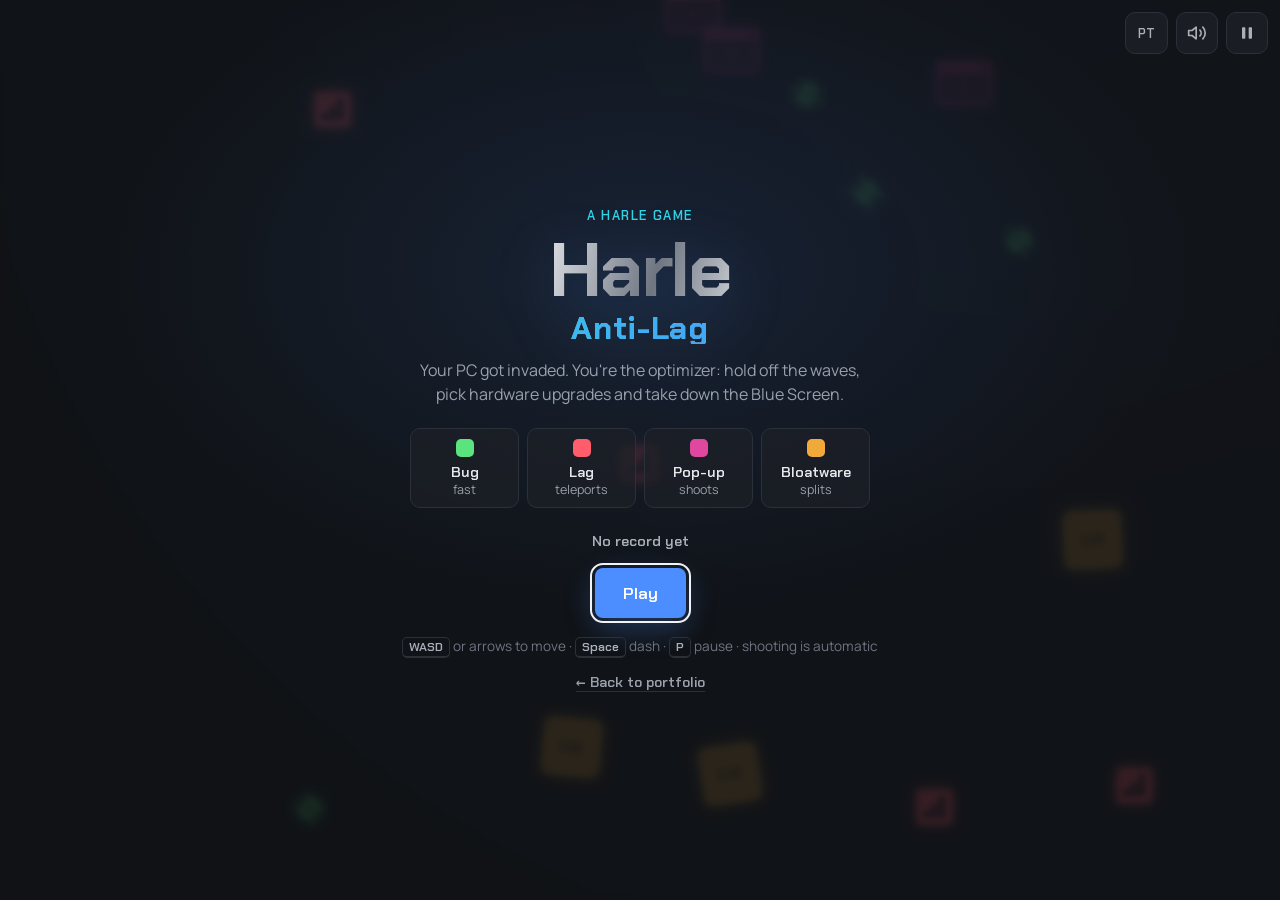
==== commit 66552540: "Corrige o jogo travando quando todas as melhorias chegam no máximo Agora sempre aparecem melhorias s" ====
--- a/jogo/index.html
+++ b/jogo/index.html
@@ -366,11 +366,18 @@
   {id:'dsh', c:'#4c8dff',max:3, pt:['Boot rápido','Dash recarrega 30% mais rápido'],en:['Fast boot','Dash recharges 30% faster'],ap:p=>{p.dashMax*=.7}},
   {id:'ima', c:'#5be37d',max:3, pt:['Wi-Fi 6','Puxa itens de longe'],en:['Wi-Fi 6','Pulls pickups from afar'],ap:p=>{p.ima++}}
 ];
+const INFINITAS=[
+  {id:'cura',c:'#5be37d',max:99,pt:['Limpeza de disco','Cura toda a vida'],en:['Disk cleanup','Full heal'],ap:p=>{p.vida=p.vidaMax}},
+  {id:'fw',  c:'#e0479e',max:99,pt:['Atualizar drivers','+10% de dano (sem limite)'],en:['Update drivers','+10% damage (no limit)'],ap:p=>{p.dano*=1.1}},
+  {id:'bk',  c:'#f2a93b',max:99,pt:['Backup na nuvem','+1.000 pontos'],en:['Cloud backup','+1,000 points'],ap:()=>{pontos+=1000}}
+];
 function sortearMelhorias(){
   const livres=MELHORIAS.filter(m=>(P.niveis[m.id]||0)<m.max);
-  if(P.vida<P.vidaMax&&!livres.some(m=>m.id==='ram')) livres.push({id:'cura',c:'#5be37d',max:99,pt:['Limpeza de disco','Cura toda a vida'],en:['Disk cleanup','Full heal'],ap:p=>{p.vida=p.vidaMax}});
+  if(P.vida<P.vidaMax&&!livres.some(m=>m.id==='ram')) livres.push(INFINITAS[0]);
   const out=[];
   while(out.length<3&&livres.length) out.push(livres.splice(Math.floor(Math.random()*livres.length),1)[0]);
+  // tudo no máximo: completa com melhorias que nunca acabam (antes a tela ficava vazia e o jogo travava)
+  for(const m of INFINITAS){if(out.length>=3) break;if(!out.includes(m)) out.push(m)}
   return out;
 }
 function montarMelhorias(lista){
@@ -387,7 +394,10 @@
   });
 }
 function abrirMelhorias(){
-  estado='melhoria';ofertas=sortearMelhorias();
+  if(pontos>recorde){recorde=pontos;try{localStorage.setItem('harle-antilag-recorde',String(recorde))}catch(e){}}  // salva a cada onda, não só no game over
+  ofertas=sortearMelhorias();
+  if(!ofertas.length){proximaOnda();return}   // garantia extra: nunca travar sem opções
+  estado='melhoria';
   $('upTitulo').textContent=T[lang].upAfter(onda);
   montarMelhorias(ofertas);$('sUp').hidden=false;
   setTimeout(()=>{const b=$('ups').querySelector('button');if(b) b.focus({preventScroll:true})},50);
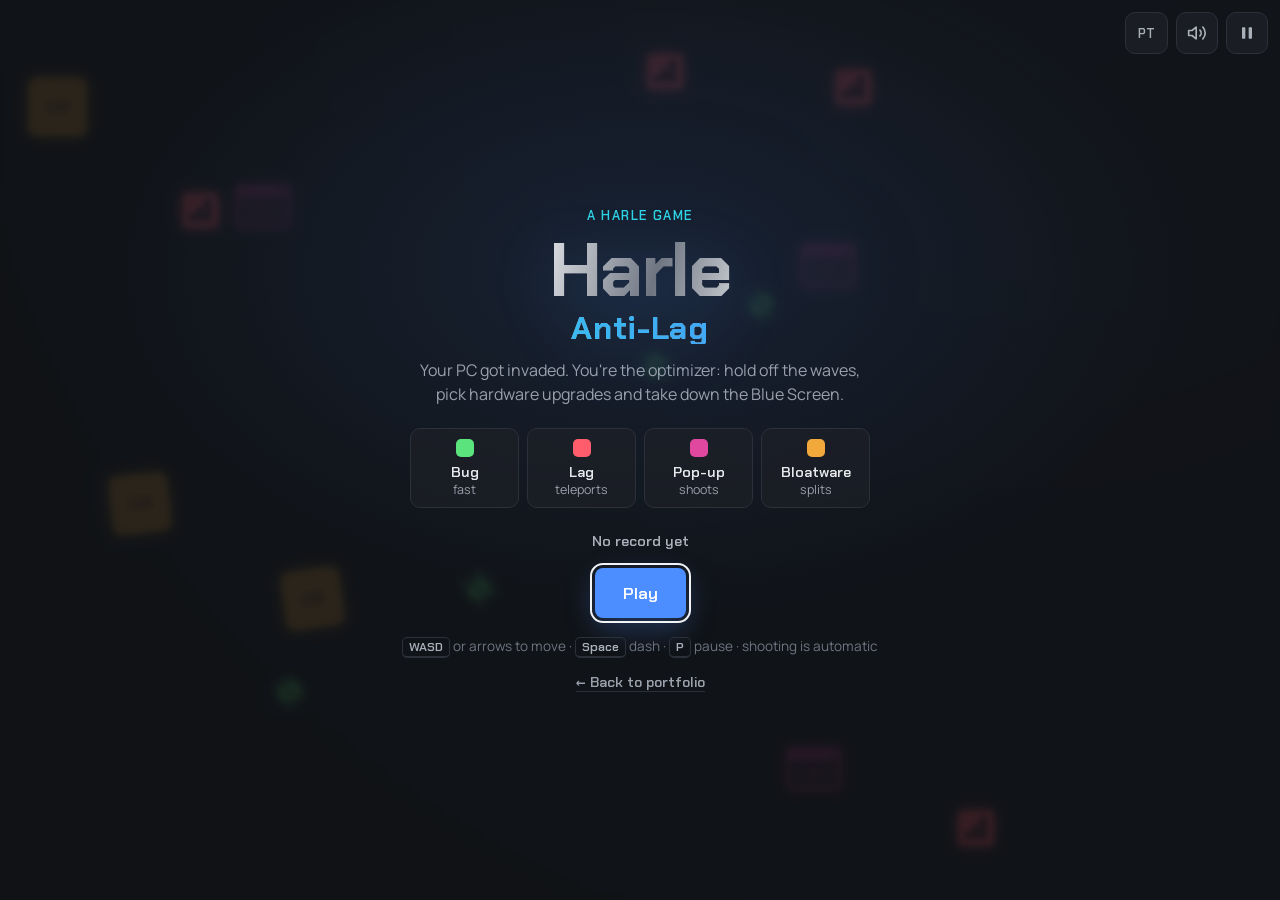
==== commit 2ee1f935: "Placar online para o Harle: Anti-Lag Envio de pontuação no fim da partida e tela com os 10 melhores," ====
--- a/jogo/index.html
+++ b/jogo/index.html
@@ -88,6 +88,23 @@
   font:700 .8rem var(--display);color:var(--cyan);display:none;place-items:center;touch-action:none}
 .dash.on{display:grid}
 .dash.cd{opacity:.4}
+.lb{list-style:none;padding:0;margin:18px 0 20px;text-align:left;border-top:1px solid var(--line)}
+.lb li{display:grid;grid-template-columns:2.2em 1fr auto auto;gap:12px;align-items:center;padding:10px 6px;border-bottom:1px solid var(--line);font-size:.95rem}
+.lb .pos{font:700 1rem var(--display);color:var(--silver-3);text-align:center}
+.lb li:nth-child(1) .pos{color:var(--amber)}.lb li:nth-child(2) .pos{color:var(--silver-1)}.lb li:nth-child(3) .pos{color:#d08a5a}
+.lb .nm{font-weight:600;overflow:hidden;text-overflow:ellipsis;white-space:nowrap}
+.lb .wv{font-size:.8rem;color:var(--muted)}
+.lb .pt2{font:700 1rem var(--display);text-align:right;min-width:5.5ch}
+.lb li.eu{background:rgba(47,212,230,.08);box-shadow:inset 3px 0 0 var(--cyan)}
+.lb .msg{display:block;text-align:center;color:var(--muted);padding:22px 0;grid-template-columns:none}
+.envio[hidden],.btn[hidden]{display:none}
+.envio{display:flex;gap:8px;justify-content:center;margin:0 auto 18px;max-width:420px}
+.envio input{flex:1;min-width:0;font:600 1rem var(--body);color:var(--text);background:#121418;border:1px solid var(--line);border-radius:8px;padding:12px 14px;-webkit-user-select:text;user-select:text}
+.envio input:focus{outline:2px solid var(--blue);outline-offset:1px;border-color:transparent}
+.envio .btn{padding:12px 18px;font-size:.95rem}
+.envio .btn[disabled]{opacity:.5;pointer-events:none}
+.resultado{font:600 1rem var(--display);margin:-4px 0 18px;min-height:1.4em}
+.resultado.ok{color:var(--cyan)}.resultado.erro{color:var(--red)}
 .toast{position:fixed;left:50%;top:22%;transform:translateX(-50%);font:700 clamp(1.6rem,6vw,2.6rem) var(--display);
   pointer-events:none;z-index:3;text-align:center;text-shadow:0 4px 24px rgba(0,0,0,.6);opacity:0;transition:opacity .3s}
 .toast.show{opacity:1}
@@ -127,7 +144,10 @@
       <div class="foe"><i style="background:var(--amber)"></i><b>Bloatware</b><span class="pt">se divide</span><span class="en">splits</span></div>
     </div>
     <div class="record" id="recMenu"></div>
-    <div class="row"><button class="btn" id="bJogar" type="button"><span class="pt">Jogar</span><span class="en">Play</span></button></div>
+    <div class="row">
+      <button class="btn" id="bJogar" type="button"><span class="pt">Jogar</span><span class="en">Play</span></button>
+      <button class="btn ghost so-placar" id="bPlacar" type="button" hidden><span class="pt">Placar</span><span class="en">Leaderboard</span></button>
+    </div>
     <p class="hint" id="hintPc">
       <span class="pt"><kbd>WASD</kbd> ou setas para andar · <kbd>Espaço</kbd> dash · <kbd>P</kbd> pausa · o tiro é automático</span>
       <span class="en"><kbd>WASD</kbd> or arrows to move · <kbd>Space</kbd> dash · <kbd>P</kbd> pause · shooting is automatic</span>
@@ -173,17 +193,43 @@
       <div><b id="fAbates">0</b><span class="pt">abates</span><span class="en">kills</span></div>
     </div>
     <div class="record" id="recFim"></div>
+    <form class="envio so-placar" id="fEnvio" hidden autocomplete="off">
+      <label for="iNome" class="pt" style="position:absolute;left:-9999px">Seu nome</label><label for="iNome" class="en" style="position:absolute;left:-9999px">Your name</label>
+      <input id="iNome" maxlength="16" required minlength="2" enterkeyhint="send" spellcheck="false">
+      <button class="btn" id="bEnviar" type="submit"><span class="pt">Enviar pro placar</span><span class="en">Submit score</span></button>
+    </form>
+    <div class="resultado" id="resEnvio"></div>
     <div class="row">
       <button class="btn" id="bDeNovo" type="button"><span class="pt">Jogar de novo</span><span class="en">Play again</span></button>
+      <button class="btn ghost so-placar" id="bVerPlacar" type="button" hidden><span class="pt">Ver placar</span><span class="en">Leaderboard</span></button>
       <button class="btn ghost" id="bMenu" type="button">Menu</button>
     </div>
     <a class="back" href="../"><span class="pt">← Voltar ao portfólio</span><span class="en">← Back to portfolio</span></a>
   </div>
 </div>
 
+<!-- PLACAR -->
+<div class="screen" id="sPlacar" hidden>
+  <div class="card">
+    <div class="eyebrow"><span class="pt">Melhores jogadores</span><span class="en">Top players</span></div>
+    <h2 class="title" style="font-size:clamp(2.4rem,9vw,3.6rem)"><span class="pt">Placar</span><span class="en">Leaderboard</span></h2>
+    <ol class="lb" id="lista"></ol>
+    <div class="row">
+      <button class="btn" id="bPlacarJogar" type="button"><span class="pt">Jogar</span><span class="en">Play</span></button>
+      <button class="btn ghost" id="bPlacarVoltar" type="button"><span class="pt">Voltar</span><span class="en">Back</span></button>
+    </div>
+  </div>
+</div>
+
 <script>
 (function(){
 "use strict";
+
+/* ================= placar online (Supabase) =================
+   Preencha com os dados do seu projeto (Project Settings > API).
+   A chave "publishable"/"anon" é pública por natureza: o banco só deixa enviar e ler pelo placar.sql. */
+const PLACAR={url:'',chave:''};
+const placarLigado=/^https:\/\/[a-z0-9-]+\.supabase\.co$/.test(PLACAR.url.replace(/\/$/,''))&&PLACAR.chave.length>20;
 
 /* ================= idioma ================= */
 const root=document.documentElement;
@@ -191,9 +237,13 @@
 try{lang=localStorage.getItem('harle-lang')||((navigator.language||'pt').toLowerCase().startsWith('pt')?'pt':'en')}catch(e){}
 const T={
   pt:{wave:'Onda',boss:'Tela Azul',bossSub:'Chefão chegando!',clear:'Onda limpa!',score:'Pontos',rec:'Recorde',recNone:'Ainda sem recorde',
-      upAfter:n=>'Onda '+n+' concluída',lv:'nível',heal:'+1 de vida',paused:'Pausado',sound:'Som',pause:'Pausar'},
+      upAfter:n=>'Onda '+n+' concluída',carregando:'Carregando…',vazio:'Ninguém no placar ainda. Seja o primeiro!',erroLista:'Não consegui carregar o placar. Tente de novo mais tarde.',
+      enviando:'Enviando…',lugar:(p,t)=>'Você ficou em #'+p+' de '+t+'!',errNome:'Use de 2 a 16 letras ou números.',errRapido:'Calma! Espere alguns segundos e tente de novo.',
+      errImp:'Essa pontuação não passou na verificação.',errRede:'Não consegui enviar. Confira sua internet.',nomePh:'Seu nome',ondaC:'onda',lv:'nível',heal:'+1 de vida',paused:'Pausado',sound:'Som',pause:'Pausar'},
   en:{wave:'Wave',boss:'Blue Screen',bossSub:'Boss incoming!',clear:'Wave cleared!',score:'Score',rec:'Record',recNone:'No record yet',
-      upAfter:n=>'Wave '+n+' cleared',lv:'level',heal:'+1 health',paused:'Paused',sound:'Sound',pause:'Pause'}
+      upAfter:n=>'Wave '+n+' cleared',carregando:'Loading…',vazio:'Nobody on the board yet. Be the first!',erroLista:"Couldn't load the leaderboard. Try again later.",
+      enviando:'Sending…',lugar:(p,t)=>"You're #"+p+' of '+t+'!',errNome:'Use 2 to 16 letters or numbers.',errRapido:'Easy! Wait a few seconds and try again.',
+      errImp:"That score didn't pass the check.",errRede:"Couldn't send it. Check your connection.",nomePh:'Your name',ondaC:'wave',lv:'level',heal:'+1 health',paused:'Paused',sound:'Sound',pause:'Pause'}
 };
 const t=k=>T[lang][k];
 function setLang(l){
@@ -201,7 +251,9 @@
   $('bLang').textContent=l==='pt'?'EN':'PT';
   $('bSom').setAttribute('aria-label',t('sound'));$('bPausa').setAttribute('aria-label',t('pause'));
   try{localStorage.setItem('harle-lang',l)}catch(e){}
+  $('iNome').placeholder=t('nomePh');
   mostrarRecorde();
+  if(!$('sPlacar').hidden) abrirPlacar(ultimoNome);
   if(!$('sUp').hidden) montarMelhorias(ofertas);
 }
 function $(id){return document.getElementById(id)}
@@ -261,7 +313,8 @@
 let toque=null;            // joystick: {id,x0,y0,x,y}
 let ehToque=false;
 window.addEventListener('keydown',e=>{
-  const k=e.key.toLowerCase();teclas[k]=true;
+  if(e.target&&e.target.tagName==='INPUT') return;
+  const k=(e.key||'').toLowerCase();teclas[k]=true;
   if([' ','arrowup','arrowdown','arrowleft','arrowright'].includes(k)) e.preventDefault();
   if(estado==='jogo'&&k===' ') pedirDash=true;
   if((k==='p'||k==='escape')&&(estado==='jogo')) pausar();
@@ -737,7 +790,7 @@
 }
 
 /* ================= telas ================= */
-function esconderTelas(){for(const id of ['sMenu','sUp','sPausa','sFim']) $(id).hidden=true}
+function esconderTelas(){for(const id of ['sMenu','sUp','sPausa','sFim','sPlacar']) $(id).hidden=true}
 function pausar(){if(estado!=='jogo') return;estado='pausa';$('sPausa').hidden=false;$('bVoltar').focus({preventScroll:true})}
 function continuar(){if(estado!=='pausa') return;$('sPausa').hidden=true;estado='jogo';toque=null;ultimo=performance.now()}
 function irMenu(){esconderTelas();estado='menu';chefeAtual=null;$('sMenu').hidden=false;mostrarRecorde()}
@@ -748,9 +801,72 @@
   $('novoRec').hidden=!novo;
   $('fPts').textContent=pontos.toLocaleString(lang==='pt'?'pt-BR':'en-US');$('fOnda').textContent=onda;$('fAbates').textContent=abates;
   mostrarRecorde();
+  prepararEnvio();
   setTimeout(()=>{if(estado==='fim'){$('sFim').hidden=false;$('bDeNovo').focus({preventScroll:true})}},700);
 }
 function alternarSom(){mudo=!mudo;try{localStorage.setItem('harle-antilag-mudo',mudo?'1':'0')}catch(e){}somIcone();if(!mudo) bip(660,.08,'triangle',.04)}
+
+/* ---------- placar ---------- */
+let ultimoNome='',enviado=false,telaAntesPlacar='sMenu';
+try{ultimoNome=localStorage.getItem('harle-antilag-nome')||''}catch(e){}
+async function api(funcao,corpo){
+  const h={'Content-Type':'application/json',apikey:PLACAR.chave};
+  if(!PLACAR.chave.startsWith('sb_')) h.Authorization='Bearer '+PLACAR.chave;   // chave antiga (JWT)
+  const r=await fetch(PLACAR.url.replace(/\/$/,'')+'/rest/v1/rpc/'+funcao,{method:'POST',headers:h,body:JSON.stringify(corpo||{})});
+  const dados=await r.json().catch(()=>null);
+  if(!r.ok){const err=new Error((dados&&dados.message)||('http_'+r.status));err.status=r.status;throw err}
+  return dados;
+}
+function fmtN(n){return Number(n).toLocaleString(lang==='pt'?'pt-BR':'en-US')}
+function linhaMsg(txt){const li=document.createElement('li');li.className='msg';li.textContent=txt;return li}
+async function abrirPlacar(destaque){
+  const ol=$('lista');ol.replaceChildren(linhaMsg(t('carregando')));
+  if($('sPlacar').hidden){telaAntesPlacar=!$('sFim').hidden?'sFim':'sMenu';esconderTelas();$('sPlacar').hidden=false;$('bPlacarVoltar').focus({preventScroll:true})}
+  try{
+    const top=await api('antilag_top',{p_limite:10});
+    ol.replaceChildren();
+    if(!top||!top.length){ol.append(linhaMsg(t('vazio')));return}
+    for(const r of top){
+      const li=document.createElement('li');
+      if(destaque&&r.nome.toLowerCase()===destaque.toLowerCase()) li.className='eu';
+      const pos=document.createElement('span');pos.className='pos';pos.textContent=r.posicao;
+      const nm=document.createElement('span');nm.className='nm';nm.textContent=r.nome;
+      const wv=document.createElement('span');wv.className='wv';wv.textContent=t('ondaC')+' '+r.onda;
+      const pt=document.createElement('span');pt.className='pt2';pt.textContent=fmtN(r.pontos);
+      li.append(pos,nm,wv,pt);ol.append(li);
+    }
+  }catch(e){ol.replaceChildren(linhaMsg(t('erroLista')))}
+}
+function prepararEnvio(){
+  enviado=false;
+  const res=$('resEnvio');res.textContent='';res.className='resultado';
+  const pode=placarLigado&&pontos>0;
+  $('fEnvio').hidden=!pode;$('bEnviar').disabled=false;
+  $('iNome').value=ultimoNome;
+}
+$('fEnvio').addEventListener('submit',async ev=>{
+  ev.preventDefault();
+  if(enviado) return;
+  const nome=$('iNome').value.trim().replace(/\s+/g,' ');
+  const res=$('resEnvio');
+  if(!/^[A-Za-zÀ-ÖØ-öø-ÿ0-9 _.\-]{2,16}$/.test(nome)){res.className='resultado erro';res.textContent=t('errNome');return}
+  $('bEnviar').disabled=true;res.className='resultado';res.textContent=t('enviando');
+  try{
+    const r=await api('antilag_enviar',{p_nome:nome,p_pontos:pontos,p_onda:onda,p_abates:abates,p_duracao:Math.max(1,Math.round(tempoTotal))});
+    enviado=true;ultimoNome=nome;try{localStorage.setItem('harle-antilag-nome',nome)}catch(e){}
+    $('fEnvio').hidden=true;res.className='resultado ok';res.textContent=T[lang].lugar(r.posicao,r.total);
+    try{if(window.goatcounter&&goatcounter.count) goatcounter.count({path:'jogo-placar-envio',title:'Pontuação enviada',event:true})}catch(e){}
+  }catch(e){
+    $('bEnviar').disabled=false;res.className='resultado erro';
+    const m=e.message||'';
+    res.textContent=m.includes('nome_invalido')?t('errNome'):m.includes('muito_rapido')?t('errRapido'):m.includes('impossivel')||m.includes('dados_invalidos')?t('errImp'):t('errRede');
+  }
+});
+if(placarLigado) document.querySelectorAll('.so-placar').forEach(el=>{if(el.id!=='fEnvio') el.hidden=false});
+$('bPlacar').addEventListener('click',()=>abrirPlacar(ultimoNome));
+$('bVerPlacar').addEventListener('click',()=>abrirPlacar(ultimoNome));
+$('bPlacarVoltar').addEventListener('click',()=>{esconderTelas();$(telaAntesPlacar).hidden=false;if(telaAntesPlacar==='sMenu') estado='menu'});
+$('bPlacarJogar').addEventListener('click',iniciar);
 
 $('bJogar').addEventListener('click',iniciar);
 $('bDeNovo').addEventListener('click',iniciar);
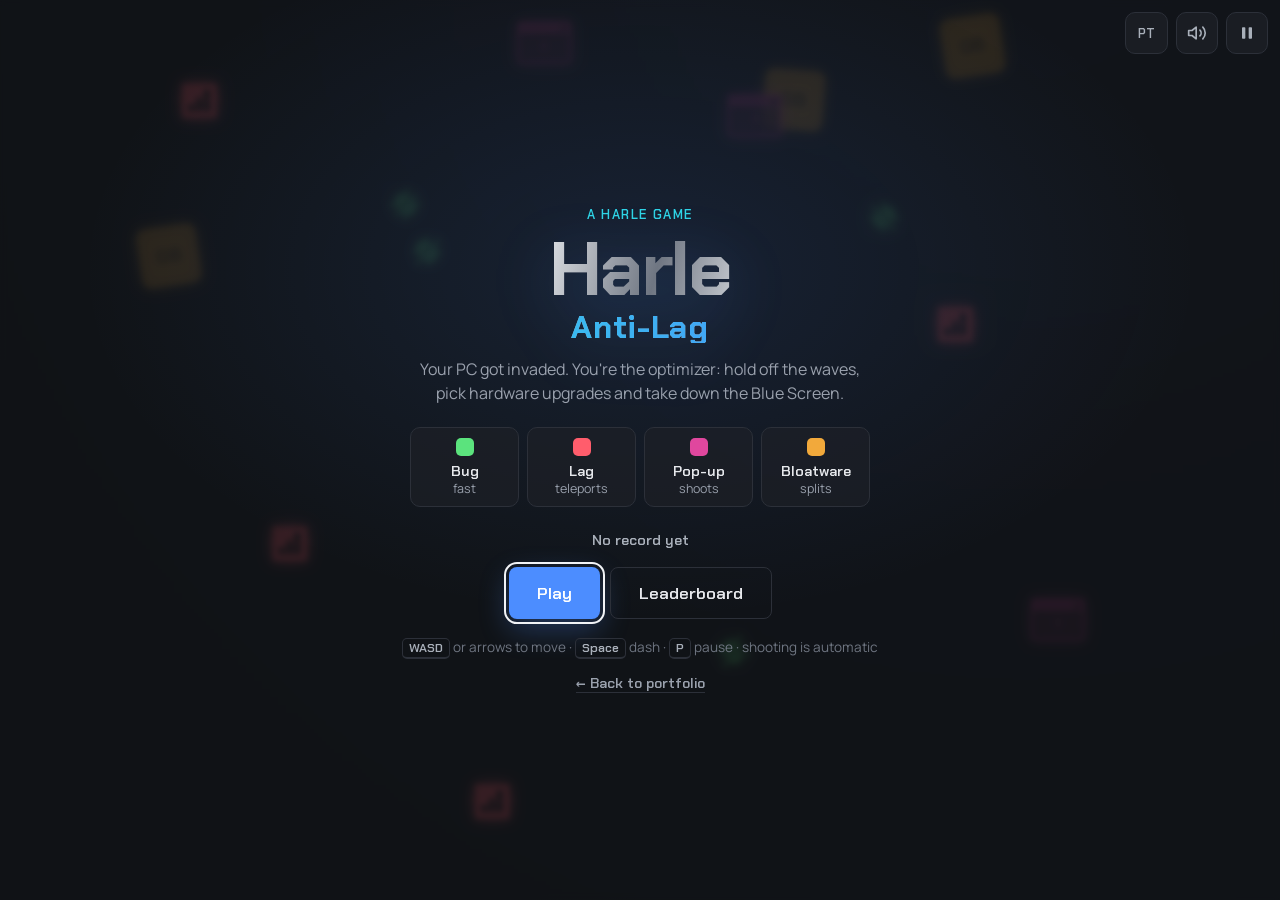
==== commit 4c818b97: "Contato, LinkedIn, convite do bot, placar online e prévia do link - E-mail e LinkedIn no site e selo" ====
--- a/jogo/index.html
+++ b/jogo/index.html
@@ -6,6 +6,13 @@
 <title>Harle: Anti-Lag</title>
 <meta name="description" content="Jogo de navegador do Harle: proteja o PC contra lag, bugs, bloatware e pop-ups. Joga no PC e no celular.">
 <meta name="theme-color" content="#16181d">
+<meta property="og:type" content="website">
+<meta property="og:url" content="https://harlezinhuu.github.io/jogo/">
+<meta property="og:title" content="Harle: Anti-Lag">
+<meta property="og:description" content="Proteja o PC contra lag, bugs, bloatware e pop-ups. Joga no PC e no celular, sem instalar nada. Será que você chega no topo do placar?">
+<meta property="og:image" content="https://harlezinhuu.github.io/assets/og-jogo.png">
+<meta property="og:image:width" content="1200"><meta property="og:image:height" content="630">
+<meta name="twitter:card" content="summary_large_image">
 <link rel="icon" href="data:image/svg+xml,%3Csvg xmlns='http://www.w3.org/2000/svg' viewBox='0 0 64 64'%3E%3Cpath d='M32 3 57 17.5v29L32 61 7 46.5v-29z' fill='%2316181d' stroke='%23a9b0ba' stroke-width='4'/%3E%3Cpath d='M23 19v26M41 19v26M23 32h18' stroke='%232fd4e6' stroke-width='6' stroke-linecap='round'/%3E%3C/svg%3E">
 <link rel="preconnect" href="https://fonts.googleapis.com">
 <link rel="preconnect" href="https://fonts.gstatic.com" crossorigin>
@@ -228,7 +235,7 @@
 /* ================= placar online (Supabase) =================
    Preencha com os dados do seu projeto (Project Settings > API).
    A chave "publishable"/"anon" é pública por natureza: o banco só deixa enviar e ler pelo placar.sql. */
-const PLACAR={url:'',chave:''};
+const PLACAR={url:'https://mtskvhwoifudsuzbuokj.supabase.co',chave:'sb_publishable_CNc_IVIdj3zWdriG631__g_58tANW0J'};
 const placarLigado=/^https:\/\/[a-z0-9-]+\.supabase\.co$/.test(PLACAR.url.replace(/\/$/,''))&&PLACAR.chave.length>20;
 
 /* ================= idioma ================= */
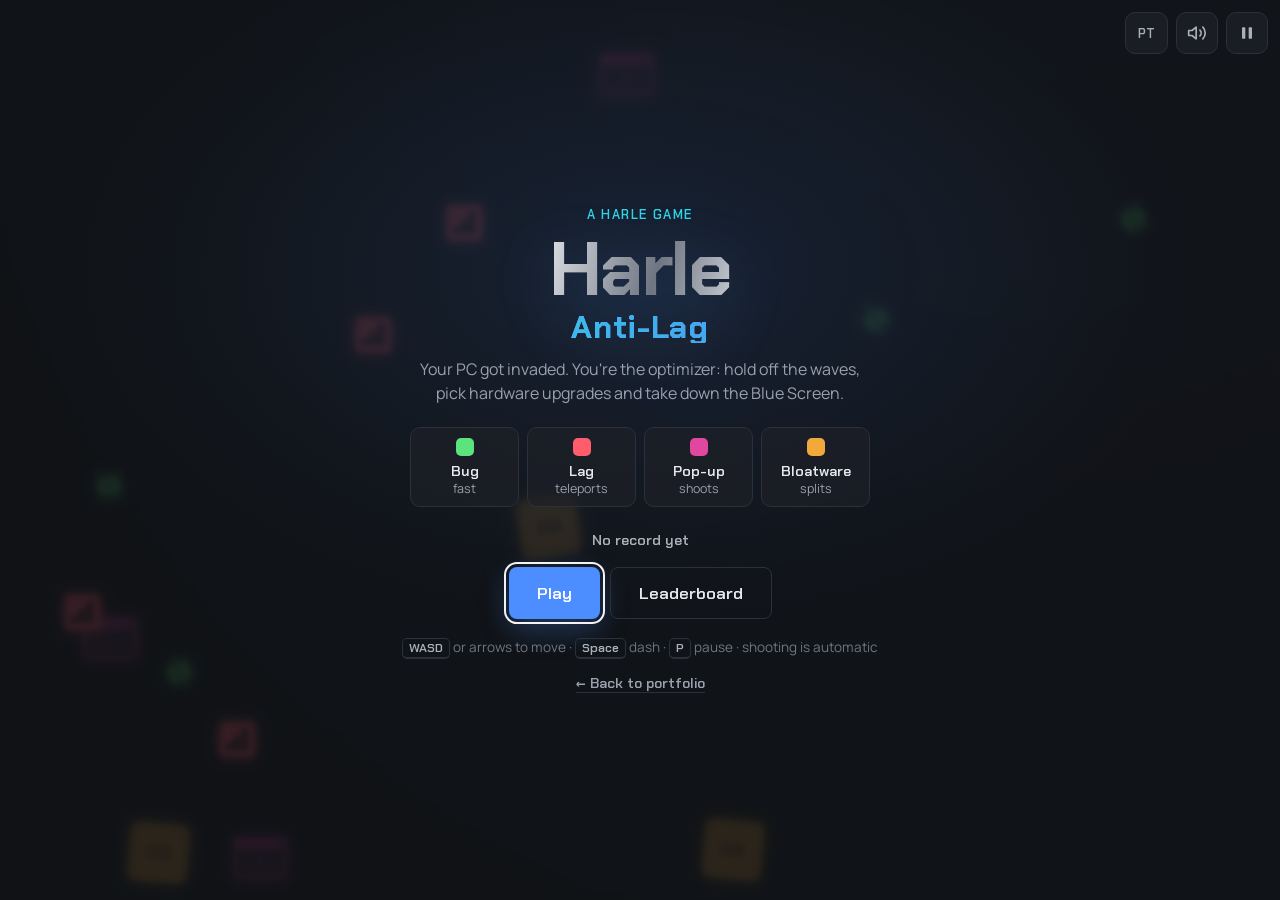
==== commit 654713ea: "Placar: mostra o erro real e guarda a partida que não foi enviada Se o envio falhar, a pontuação fic" ====
--- a/jogo/index.html
+++ b/jogo/index.html
@@ -153,6 +153,7 @@
     <div class="record" id="recMenu"></div>
     <div class="row">
       <button class="btn" id="bJogar" type="button"><span class="pt">Jogar</span><span class="en">Play</span></button>
+      <button class="btn ghost" id="bPendente" type="button" hidden></button>
       <button class="btn ghost so-placar" id="bPlacar" type="button" hidden><span class="pt">Placar</span><span class="en">Leaderboard</span></button>
     </div>
     <p class="hint" id="hintPc">
@@ -246,11 +247,11 @@
   pt:{wave:'Onda',boss:'Tela Azul',bossSub:'Chefão chegando!',clear:'Onda limpa!',score:'Pontos',rec:'Recorde',recNone:'Ainda sem recorde',
       upAfter:n=>'Onda '+n+' concluída',carregando:'Carregando…',vazio:'Ninguém no placar ainda. Seja o primeiro!',erroLista:'Não consegui carregar o placar. Tente de novo mais tarde.',
       enviando:'Enviando…',lugar:(p,t)=>'Você ficou em #'+p+' de '+t+'!',errNome:'Use de 2 a 16 letras ou números.',errRapido:'Calma! Espere alguns segundos e tente de novo.',
-      errImp:'Essa pontuação não passou na verificação.',errRede:'Não consegui enviar. Confira sua internet.',nomePh:'Seu nome',ondaC:'onda',lv:'nível',heal:'+1 de vida',paused:'Pausado',sound:'Som',pause:'Pausar'},
+      errImp:'Essa pontuação não passou na verificação.',errRede:'Não consegui enviar. Confira sua internet.',errServ:'O placar recusou o envio. A partida ficou salva para enviar depois pelo menu.',nomePh:'Seu nome',ondaC:'onda',lv:'nível',heal:'+1 de vida',paused:'Pausado',sound:'Som',pause:'Pausar'},
   en:{wave:'Wave',boss:'Blue Screen',bossSub:'Boss incoming!',clear:'Wave cleared!',score:'Score',rec:'Record',recNone:'No record yet',
       upAfter:n=>'Wave '+n+' cleared',carregando:'Loading…',vazio:'Nobody on the board yet. Be the first!',erroLista:"Couldn't load the leaderboard. Try again later.",
       enviando:'Sending…',lugar:(p,t)=>"You're #"+p+' of '+t+'!',errNome:'Use 2 to 16 letters or numbers.',errRapido:'Easy! Wait a few seconds and try again.',
-      errImp:"That score didn't pass the check.",errRede:"Couldn't send it. Check your connection.",nomePh:'Your name',ondaC:'wave',lv:'level',heal:'+1 health',paused:'Paused',sound:'Sound',pause:'Pause'}
+      errImp:"That score didn't pass the check.",errRede:"Couldn't send it. Check your connection.",errServ:"The leaderboard rejected it. Your run was saved so you can send it later from the menu.",nomePh:'Your name',ondaC:'wave',lv:'level',heal:'+1 health',paused:'Paused',sound:'Sound',pause:'Pause'}
 };
 const t=k=>T[lang][k];
 function setLang(l){
@@ -800,7 +801,7 @@
 function esconderTelas(){for(const id of ['sMenu','sUp','sPausa','sFim','sPlacar']) $(id).hidden=true}
 function pausar(){if(estado!=='jogo') return;estado='pausa';$('sPausa').hidden=false;$('bVoltar').focus({preventScroll:true})}
 function continuar(){if(estado!=='pausa') return;$('sPausa').hidden=true;estado='jogo';toque=null;ultimo=performance.now()}
-function irMenu(){esconderTelas();estado='menu';chefeAtual=null;$('sMenu').hidden=false;mostrarRecorde()}
+function irMenu(){esconderTelas();estado='menu';chefeAtual=null;$('sMenu').hidden=false;mostrarRecorde();if(typeof mostrarBotaoPendente==='function') mostrarBotaoPendente()}
 function fimDeJogo(){
   estado='fim';som.fim();tremer(14);
   const novo=pontos>recorde;
@@ -819,9 +820,13 @@
 async function api(funcao,corpo){
   const h={'Content-Type':'application/json',apikey:PLACAR.chave};
   if(!PLACAR.chave.startsWith('sb_')) h.Authorization='Bearer '+PLACAR.chave;   // chave antiga (JWT)
-  const r=await fetch(PLACAR.url.replace(/\/$/,'')+'/rest/v1/rpc/'+funcao,{method:'POST',headers:h,body:JSON.stringify(corpo||{})});
+  let r;
+  try{r=await fetch(PLACAR.url.replace(/\/$/,'')+'/rest/v1/rpc/'+funcao,{method:'POST',headers:h,body:JSON.stringify(corpo||{})})}
+  catch(e){const err=new Error('sem_conexao');err.detalhe=String(e&&e.message||e);throw err}
   const dados=await r.json().catch(()=>null);
-  if(!r.ok){const err=new Error((dados&&dados.message)||('http_'+r.status));err.status=r.status;throw err}
+  if(!r.ok){const err=new Error((dados&&dados.message)||('http_'+r.status));err.status=r.status;
+    err.detalhe='HTTP '+r.status+(dados&&dados.code?' · '+dados.code:'')+(dados&&dados.message?' · '+dados.message:'');
+    console.error('[placar]',funcao,r.status,dados);throw err}
   return dados;
 }
 function fmtN(n){return Number(n).toLocaleString(lang==='pt'?'pt-BR':'en-US')}
@@ -842,7 +847,7 @@
       const pt=document.createElement('span');pt.className='pt2';pt.textContent=fmtN(r.pontos);
       li.append(pos,nm,wv,pt);ol.append(li);
     }
-  }catch(e){ol.replaceChildren(linhaMsg(t('erroLista')))}
+  }catch(e){ol.replaceChildren(linhaMsg(t('erroLista')+(e.detalhe?' ('+e.detalhe+')':'')))}
 }
 function prepararEnvio(){
   enviado=false;
@@ -857,20 +862,42 @@
   const nome=$('iNome').value.trim().replace(/\s+/g,' ');
   const res=$('resEnvio');
   if(!/^[A-Za-zÀ-ÖØ-öø-ÿ0-9 _.\-]{2,16}$/.test(nome)){res.className='resultado erro';res.textContent=t('errNome');return}
+  ultimoNome=nome;try{localStorage.setItem('harle-antilag-nome',nome)}catch(e){}
   $('bEnviar').disabled=true;res.className='resultado';res.textContent=t('enviando');
   try{
     const r=await api('antilag_enviar',{p_nome:nome,p_pontos:pontos,p_onda:onda,p_abates:abates,p_duracao:Math.max(1,Math.round(tempoTotal))});
-    enviado=true;ultimoNome=nome;try{localStorage.setItem('harle-antilag-nome',nome)}catch(e){}
+    enviado=true;ultimoNome=nome;try{localStorage.setItem('harle-antilag-nome',nome);localStorage.removeItem('harle-antilag-pendente')}catch(e){}
+    $('bPendente').hidden=true;
     $('fEnvio').hidden=true;res.className='resultado ok';res.textContent=T[lang].lugar(r.posicao,r.total);
     try{if(window.goatcounter&&goatcounter.count) goatcounter.count({path:'jogo-placar-envio',title:'Pontuação enviada',event:true})}catch(e){}
   }catch(e){
     $('bEnviar').disabled=false;res.className='resultado erro';
     const m=e.message||'';
-    res.textContent=m.includes('nome_invalido')?t('errNome'):m.includes('muito_rapido')?t('errRapido'):m.includes('impossivel')||m.includes('dados_invalidos')?t('errImp'):t('errRede');
+    const conhecido=m.includes('nome_invalido')?t('errNome'):m.includes('muito_rapido')?t('errRapido'):m.includes('impossivel')||m.includes('dados_invalidos')?t('errImp'):null;
+    res.textContent=conhecido||(m==='sem_conexao'?t('errRede'):t('errServ'));
+    if(!conhecido){
+      // guarda a partida para tentar de novo depois (pelo menu)
+      try{localStorage.setItem('harle-antilag-pendente',JSON.stringify({pontos,onda,abates,dur:Math.max(1,Math.round(tempoTotal))}))}catch(_){}
+      if(e.detalhe){const d=document.createElement('small');d.style.cssText='display:block;font:500 .78rem var(--body);color:var(--silver-3);margin-top:4px';d.textContent=e.detalhe;res.append(d)}
+    }
   }
 });
 if(placarLigado) document.querySelectorAll('.so-placar').forEach(el=>{if(el.id!=='fEnvio') el.hidden=false});
 $('bPlacar').addEventListener('click',()=>abrirPlacar(ultimoNome));
+// partida que não conseguiu ser enviada: dá para mandar de novo pelo menu
+function lerPendente(){try{const x=JSON.parse(localStorage.getItem('harle-antilag-pendente')||'null');return x&&x.pontos>0?x:null}catch(e){return null}}
+function mostrarBotaoPendente(){
+  const pd=placarLigado&&lerPendente();$('bPendente').hidden=!pd;
+  if(pd) $('bPendente').textContent=(lang==='pt'?'Enviar partida salva (':'Send saved run (')+fmtN(pd.pontos)+')';
+}
+$('bPendente').addEventListener('click',()=>{
+  const pd=lerPendente();if(!pd) return;
+  if(!P){P=novoJogador();inimigos=[];tiros=[];tirosInim=[];particulas=[];coletas=[];textos=[];avisos=[]}
+  pontos=pd.pontos;onda=pd.onda;abates=pd.abates;tempoTotal=pd.dur;estado='fim';
+  $('fPts').textContent=fmtN(pontos);$('fOnda').textContent=onda;$('fAbates').textContent=abates;$('novoRec').hidden=true;
+  prepararEnvio();esconderTelas();$('sFim').hidden=false;$('iNome').focus({preventScroll:true});
+});
+mostrarBotaoPendente();
 $('bVerPlacar').addEventListener('click',()=>abrirPlacar(ultimoNome));
 $('bPlacarVoltar').addEventListener('click',()=>{esconderTelas();$(telaAntesPlacar).hidden=false;if(telaAntesPlacar==='sMenu') estado='menu'});
 $('bPlacarJogar').addEventListener('click',iniciar);
